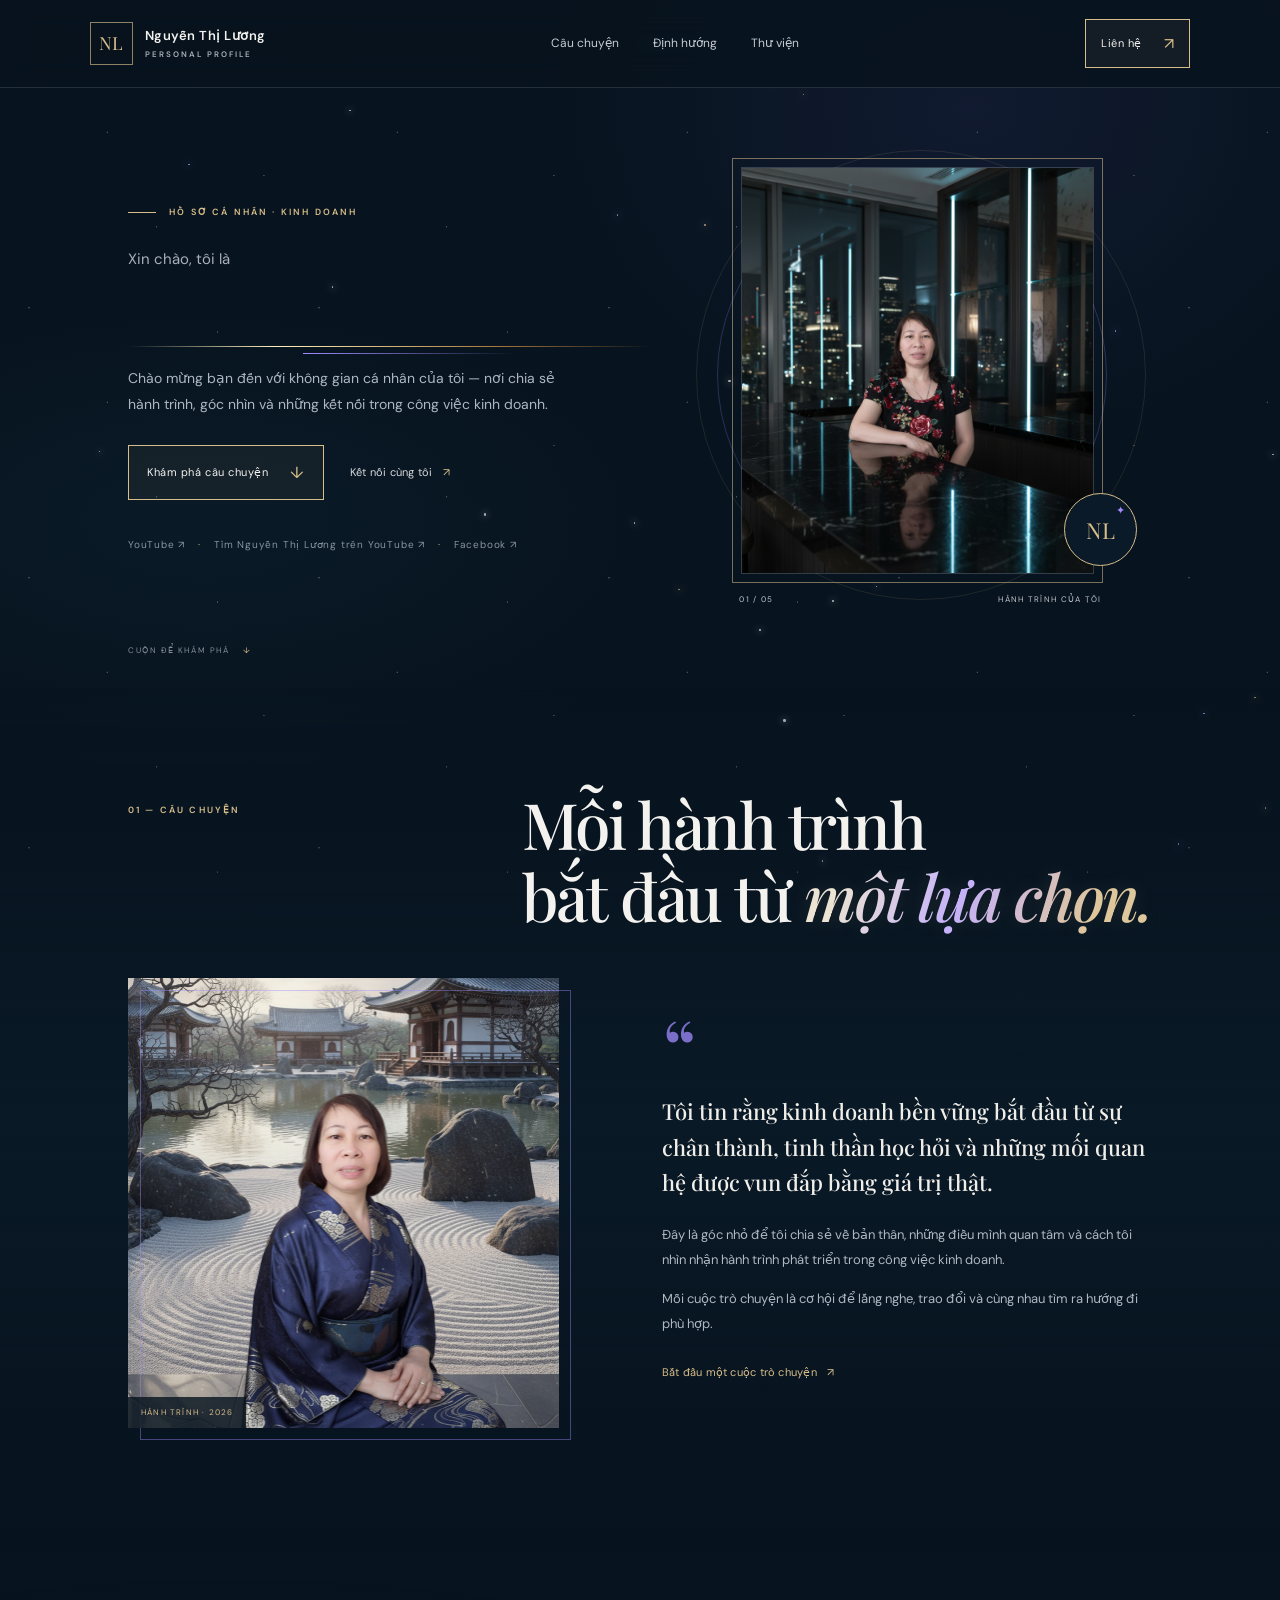
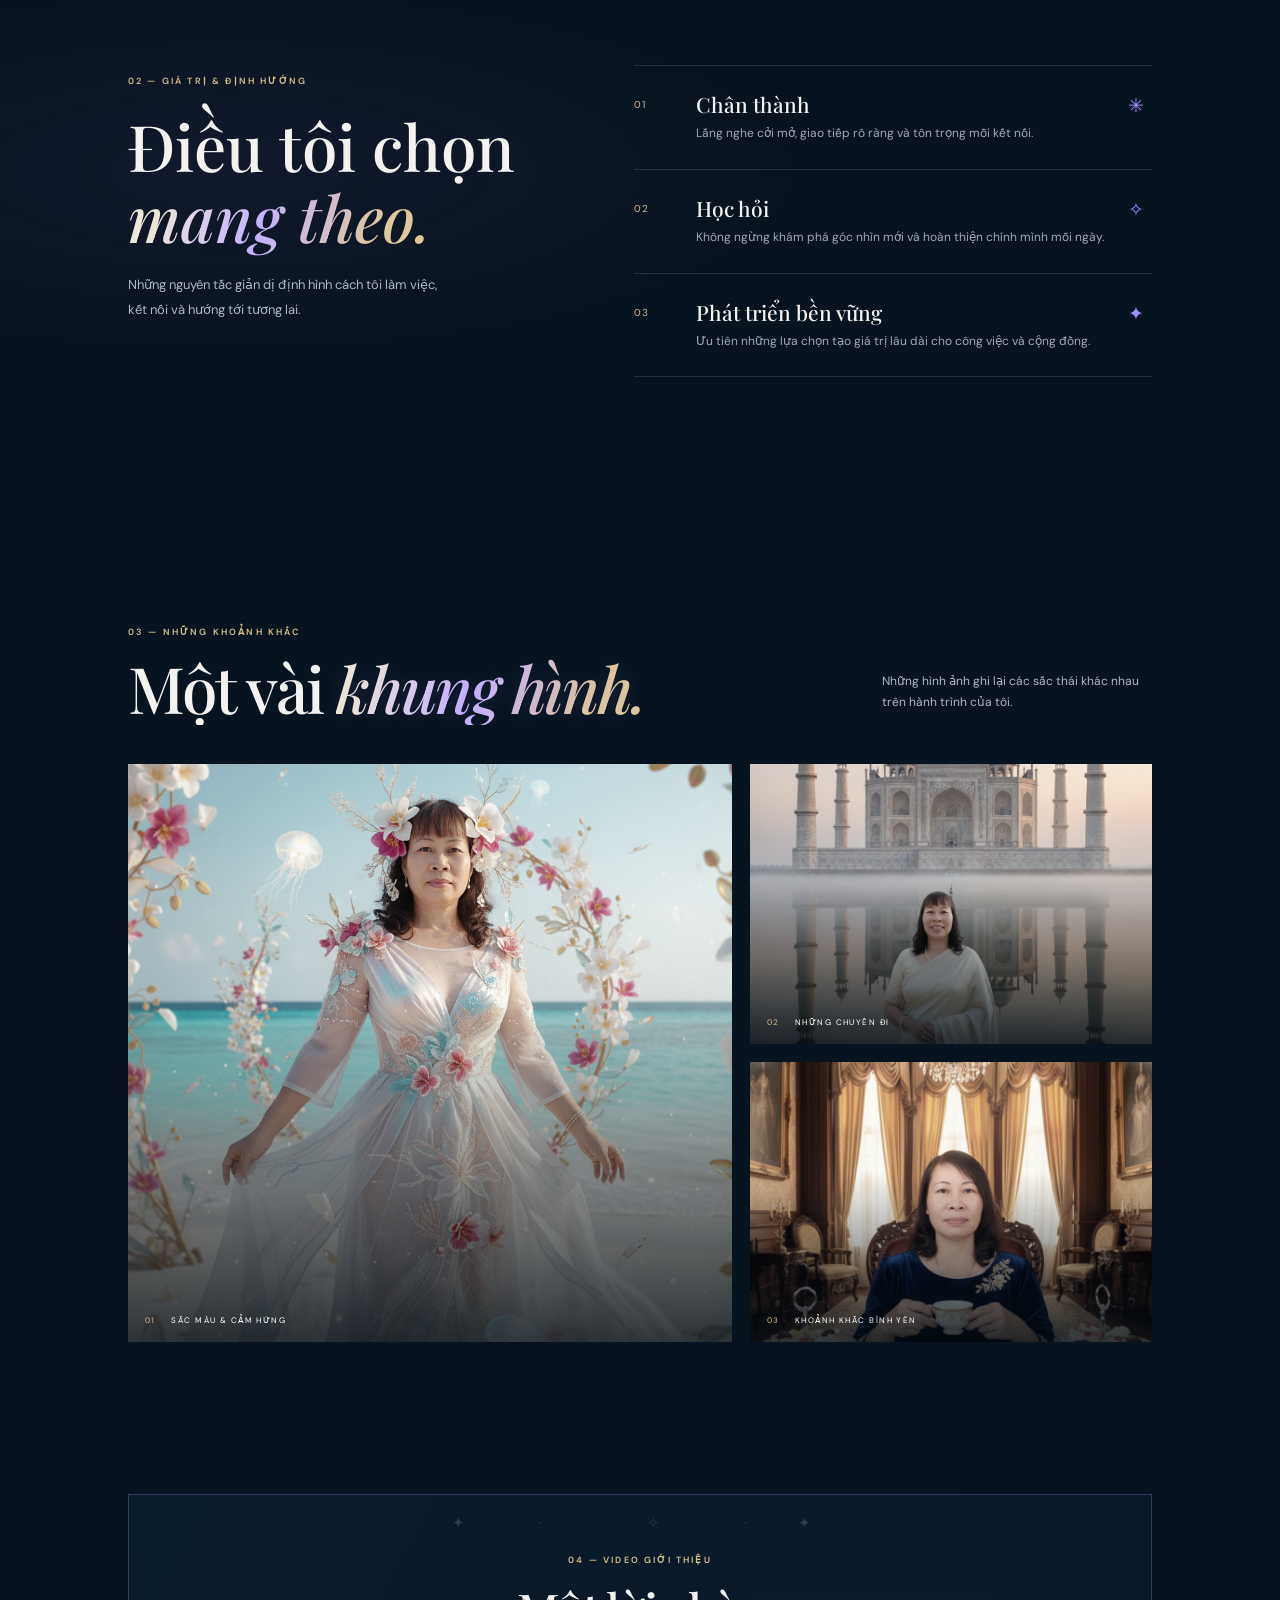
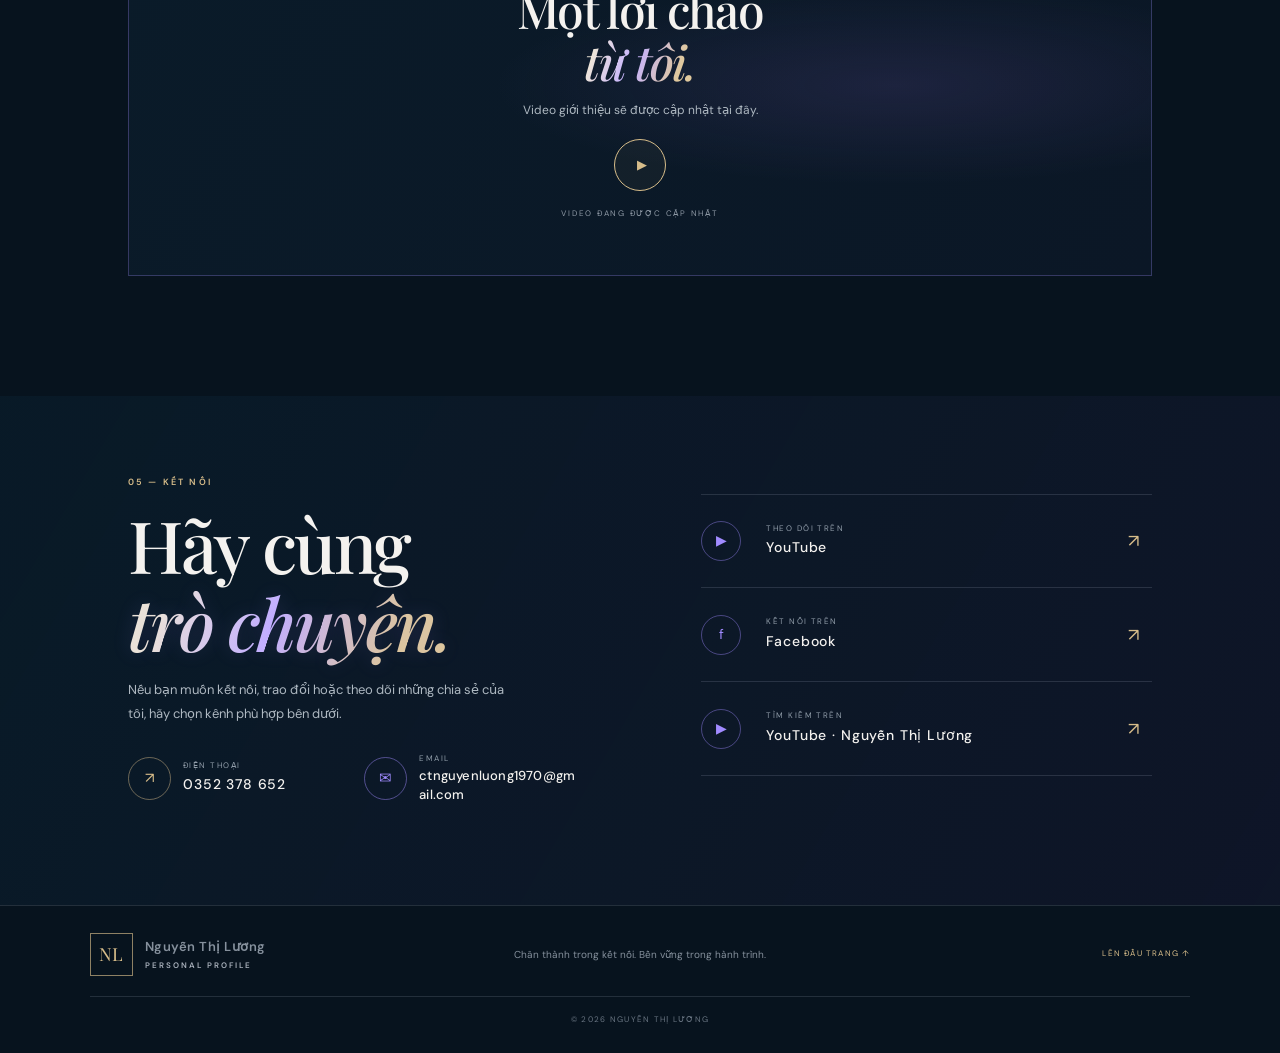
==== index.html @ bb86c636 "Add files via upload" ====
<!doctype html>
<html lang="vi">
<head>
  <meta charset="utf-8">
  <meta name="viewport" content="width=device-width, initial-scale=1">
  <meta name="theme-color" content="#07131e">
  <meta name="description" content="Nguyễn Thị Lương — hồ sơ cá nhân và hành trình kinh doanh, kết nối và phát triển.">
  <title>Nguyễn Thị Lương — Profile cá nhân</title>
  <link rel="preconnect" href="https://fonts.googleapis.com">
  <link rel="preconnect" href="https://fonts.gstatic.com" crossorigin>
  <link href="https://fonts.googleapis.com/css2?family=DM+Sans:wght@400;500;600;700&family=Playfair+Display:wght@500;600;700&display=swap" rel="stylesheet">
  <link rel="stylesheet" href="styles.css">
</head>
<body>
  <div class="sky" aria-hidden="true" data-meteors="12" data-stars="36"><i></i><i></i><i></i><i></i><i></i><i></i><i></i><i></i><i></i><i></i><i></i><i></i></div>
  <header class="header">
    <a class="brand" href="#home" aria-label="Nguyễn Thị Lương, về đầu trang"><span class="monogram">NL</span><span class="brand-name">Nguyễn Thị Lương<small>PERSONAL PROFILE</small></span></a>
    <nav class="nav" aria-label="Điều hướng chính"><a href="#story">Câu chuyện</a><a href="#values">Định hướng</a><a href="#gallery">Thư viện</a></nav>
    <a class="button button-small" href="#contact">Liên hệ <span>↗</span></a>
  </header>
  <main>
    <section class="hero section" id="home">
      <div class="hero-copy"><p class="eyebrow"><span class="eyebrow-line"></span> HỒ SƠ CÁ NHÂN · KINH DOANH</p>
        <p class="hello">Xin chào, tôi là</p><h1>Nguyễn <em>Thị Lương</em></h1>
        <p class="hero-lede">Chào mừng bạn đến với không gian cá nhân của tôi — nơi chia sẻ hành trình, góc nhìn và những kết nối trong công việc kinh doanh.</p>
        <div class="hero-actions"><a class="button" href="#story">Khám phá câu chuyện <span>↓</span></a><a class="text-link" href="#contact">Kết nối cùng tôi <span>↗</span></a></div>
        <div class="hero-social"><a href="https://www.youtube.com/@L%C6%B0%C6%A1ngNguy%E1%BB%85n-y2s3q" target="_blank" rel="noopener noreferrer">YouTube <span>↗</span></a><b>·</b><a href="https://www.youtube.com/results?search_query=ctnguyenluong1970%40gmail.com+++" target="_blank" rel="noopener noreferrer">Tìm Nguyễn Thị Lương trên YouTube <span>↗</span></a><b>·</b><a href="https://www.facebook.com/share/1F33MwcFfR/" target="_blank" rel="noopener noreferrer">Facebook <span>↗</span></a></div>
      </div>
      <div class="hero-visual"><div class="portrait-frame"><img src="assets/portrait-city.png" alt="Chân dung chị Nguyễn Thị Lương trong không gian thành phố buổi tối" fetchpriority="high"><span class="frame-corner"></span></div><div class="orbit orbit-one"></div><div class="orbit orbit-two"></div><div class="image-caption"><span>01 / 05</span><span>HÀNH TRÌNH CỦA TÔI</span></div><div class="hero-stamp">NL<span>✦</span></div></div>
      <div class="scroll-note">CUỘN ĐỂ KHÁM PHÁ <span>↓</span></div>
    </section>
    <section class="intro section" id="story">
      <div class="section-heading"><p class="eyebrow">01 — CÂU CHUYỆN</p><h2>Mỗi hành trình<br>bắt đầu từ <em>một lựa chọn.</em></h2></div>
      <div class="story-grid"><div class="story-image"><img src="assets/portrait-garden.png" alt="Chị Nguyễn Thị Lương trong khu vườn Nhật" loading="lazy"><span class="image-index">HÀNH TRÌNH · 2026</span></div><div class="story-copy"><span class="quote-mark">“</span><p class="story-lead">Tôi tin rằng kinh doanh bền vững bắt đầu từ sự chân thành, tinh thần học hỏi và những mối quan hệ được vun đắp bằng giá trị thật.</p><p>Đây là góc nhỏ để tôi chia sẻ về bản thân, những điều mình quan tâm và cách tôi nhìn nhận hành trình phát triển trong công việc kinh doanh.</p><p>Mỗi cuộc trò chuyện là cơ hội để lắng nghe, trao đổi và cùng nhau tìm ra hướng đi phù hợp.</p><a class="text-link" href="#contact">Bắt đầu một cuộc trò chuyện <span>↗</span></a></div></div>
    </section>
    <section class="values section" id="values"><div class="values-top"><p class="eyebrow">02 — GIÁ TRỊ & ĐỊNH HƯỚNG</p><h2>Điều tôi chọn<br><em>mang theo.</em></h2><p class="values-intro">Những nguyên tắc giản dị định hình cách tôi làm việc, kết nối và hướng tới tương lai.</p></div><div class="value-list"><article class="value-card"><span class="value-no">01</span><div><h3>Chân thành</h3><p>Lắng nghe cởi mở, giao tiếp rõ ràng và tôn trọng mỗi kết nối.</p></div><span class="value-symbol">✳</span></article><article class="value-card"><span class="value-no">02</span><div><h3>Học hỏi</h3><p>Không ngừng khám phá góc nhìn mới và hoàn thiện chính mình mỗi ngày.</p></div><span class="value-symbol">✧</span></article><article class="value-card"><span class="value-no">03</span><div><h3>Phát triển bền vững</h3><p>Ưu tiên những lựa chọn tạo giá trị lâu dài cho công việc và cộng đồng.</p></div><span class="value-symbol">✦</span></article></div></section>
    <section class="gallery section" id="gallery"><div class="gallery-head"><div><p class="eyebrow">03 — NHỮNG KHOẢNH KHẮC</p><h2>Một vài <em>khung hình.</em></h2></div><p>Những hình ảnh ghi lại các sắc thái khác nhau trên hành trình của tôi.</p></div><div class="gallery-grid"><figure class="gallery-item gallery-wide"><img src="assets/portrait-bloom.png" alt="Chị Lương giữa khung cảnh biển và hoa" loading="lazy"><figcaption><span>01</span> SẮC MÀU & CẢM HỨNG</figcaption></figure><figure class="gallery-item"><img src="assets/portrait-taj.png" alt="Chị Lương trong trang phục truyền thống trước Taj Mahal" loading="lazy"><figcaption><span>02</span> NHỮNG CHUYẾN ĐI</figcaption></figure><figure class="gallery-item"><img src="assets/portrait-tea.png" alt="Chị Lương trong khoảnh khắc thưởng trà" loading="lazy"><figcaption><span>03</span> KHOẢNH KHẮC BÌNH YÊN</figcaption></figure></div></section>
    <section class="video-section section"><div class="video-card"><div class="video-stars" aria-hidden="true">✦　 ·　　 ✧　　·　✦</div><p class="eyebrow">04 — VIDEO GIỚI THIỆU</p><h2>Một lời chào<br><em>từ tôi.</em></h2><p>Video giới thiệu sẽ được cập nhật tại đây.</p><div class="play-button" aria-label="Video chưa được cung cấp">▶</div><span class="video-note">VIDEO ĐANG ĐƯỢC CẬP NHẬT</span></div></section>
    <section class="connect section" id="contact"><div class="connect-copy"><p class="eyebrow">05 — KẾT NỐI</p><h2>Hãy cùng<br><em>trò chuyện.</em></h2><p>Nếu bạn muốn kết nối, trao đổi hoặc theo dõi những chia sẻ của tôi, hãy chọn kênh phù hợp bên dưới.</p><div class="contact-methods"><a class="phone-link contact-method" href="tel:+84352378652"><span class="phone-icon" aria-hidden="true">↗</span><span><small>ĐIỆN THOẠI</small><strong>0352 378 652</strong></span></a><a class="email-link contact-method" href="mailto:ctnguyenluong1970@gmail.com"><span class="email-icon" aria-hidden="true">✉</span><span><small>EMAIL</small><strong>ctnguyenluong1970@gmail.com</strong></span></a></div></div><div class="connect-links"><a class="channel-card" href="https://www.youtube.com/@L%C6%B0%C6%A1ngNguy%E1%BB%85n-y2s3q" target="_blank" rel="noopener noreferrer"><span class="channel-icon">▶</span><span><small>THEO DÕI TRÊN</small><strong>YouTube</strong></span><span class="arrow">↗</span></a><a class="channel-card" href="https://www.facebook.com/share/1F33MwcFfR/" target="_blank" rel="noopener noreferrer"><span class="channel-icon">f</span><span><small>KẾT NỐI TRÊN</small><strong>Facebook</strong></span><span class="arrow">↗</span></a><a class="channel-card" href="https://www.youtube.com/results?search_query=ctnguyenluong1970%40gmail.com+++" target="_blank" rel="noopener noreferrer"><span class="channel-icon">▶</span><span><small>TÌM KIẾM TRÊN</small><strong>YouTube · Nguyễn Thị Lương</strong></span><span class="arrow">↗</span></a></div></section>
  </main>
  <footer class="footer"><a class="brand" href="#home"><span class="monogram">NL</span><span class="brand-name">Nguyễn Thị Lương<small>PERSONAL PROFILE</small></span></a><span>Chân thành trong kết nối. Bền vững trong hành trình.</span><a href="#home" class="back-top">LÊN ĐẦU TRANG ↑</a><small class="copyright">© 2026 NGUYỄN THỊ LƯƠNG</small></footer>
  <script src="script.js" defer></script>
<script>
/* ================================================================
   NOI DU LIEU NOI DUNG VAO TRANG  (them vao 2026-11-10)
   Trang doc file data/du-lieu-noi-dung.json (sua qua trang quan tri
   /admin) roi dien noi dung vao dung cac vi tri tren trang.
   Khung trang, kieu dang va noi dung cung ban dau giu nguyen:
   neu doc du lieu loi, trang van hien dung nhu ban goc.
   ================================================================ */
(function () {
  function $(s, r) { return (r || document).querySelector(s); }
  function $$(s, r) { return Array.prototype.slice.call((r || document).querySelectorAll(s)); }
  function dat(el, v) { if (el && typeof v === 'string') el.textContent = v; }
  function datNutDau(el, v) { // dat chu cho nut co kem mui ten <span> o cuoi
    if (!el || typeof v !== 'string') return;
    for (var i = 0; i < el.childNodes.length; i++) {
      if (el.childNodes[i].nodeType === 3) { el.childNodes[i].nodeValue = v; return; }
    }
    el.insertBefore(document.createTextNode(v), el.firstChild);
  }
  function esc(s) { var d = document.createElement('div'); d.textContent = s || ''; return d.innerHTML; }
  function tieuDe2Dong(el, d1, d2, d2n) { // "dong 1 <br> dong 2 <em>phan nghieng</em>"
    if (!el) return;
    var html = esc(d1) + '<br>' + esc(d2);
    if (d2n) html += ' <em>' + esc(d2n) + '</em>';
    el.innerHTML = html;
  }
  function tieuDeNghieng(el, d1, dn) { // "dong 1 <br><em>nghieng</em>"
    if (!el) return;
    el.innerHTML = esc(d1) + '<br><em>' + esc(dn) + '</em>';
  }
  function tieuDeCungDong(el, d1, dn) { // "chuong <em>nghieng</em>" cung mot dong
    if (!el) return;
    el.innerHTML = esc(d1) + ' <em>' + esc(dn) + '</em>';
  }

  fetch('data/du-lieu-noi-dung.json', { cache: 'no-cache' })
    .then(function (r) { if (!r.ok) throw new Error('khong doc duoc du lieu'); return r.json(); })
    .then(function (d) {
      var chung = d.thong_tin_chung || {}, dau = d.dau_trang || {}, gt = d.gioi_thieu || {},
          mxh = d.mang_xa_hoi || {}, cc = d.cau_chuyen || {}, gtr = d.gia_tri || {},
          tv = d.thu_vien || {}, vd = d.video || {}, lh = d.lien_he || {}, ct = d.chan_trang || {};

      /* --- Thong tin chung --- */
      if (chung.tieu_de_tab) document.title = chung.tieu_de_tab;
      var meta = $('meta[name="description"]');
      if (meta && chung.mo_ta_trang) meta.setAttribute('content', chung.mo_ta_trang);
      $$('.monogram').forEach(function (el) { dat(el, chung.chu_viet_tat); });
      $$('.brand-name').forEach(function (el) {
        datNutDau(el, chung.ten_hien_thi);
        dat($('small', el), chung.dong_phu_ten);
      });

      /* --- Dau trang --- */
      var nav = $$('.nav a');
      dat(nav[0], dau.nhan_cau_chuyen); dat(nav[1], dau.nhan_dinh_huong); dat(nav[2], dau.nhan_thu_vien);
      datNutDau($('.header .button-small'), (dau.nut_lien_he || '') + ' ');

      /* --- Gioi thieu --- */
      var eyebrow = $('.hero .eyebrow');
      if (eyebrow && gt.dong_nho_tren) {
        for (var i = eyebrow.childNodes.length - 1; i >= 0; i--) {
          if (eyebrow.childNodes[i].nodeType === 3) { eyebrow.childNodes[i].nodeValue = ' ' + gt.dong_nho_tren; break; }
        }
      }
      dat($('.hello'), gt.loi_chao);
      var h1 = $('.hero h1');
      if (h1 && (gt.ten_dong_1 || gt.ten_dong_2)) {
        // Dung lai tieu de dang chu tho roi bao cho hieu ung tach chu (trong
        // script.js) tach lai theo ten moi.
        h1.innerHTML = esc(gt.ten_dong_1 || '') + ' <em>' + esc(gt.ten_dong_2 || '') + '</em>';
        document.dispatchEvent(new Event('noidung:capnhat-tieu-de'));
      }
      dat($('.hero-lede'), gt.doan_mo_dau);
      datNutDau($('.hero-actions .button'), (gt.nut_chinh || '') + ' ');
      datNutDau($('.hero-actions .text-link'), (gt.nut_phu || '') + ' ');
      var heroImg = $('.portrait-frame img');
      if (heroImg && gt.anh_chan_dung) {
        heroImg.setAttribute('src', gt.anh_chan_dung);
        if (gt.mo_ta_anh_chan_dung) heroImg.setAttribute('alt', gt.mo_ta_anh_chan_dung);
      }
      var caption = $$('.image-caption span');
      dat(caption[1], gt.ghi_chu_duoi_anh);

      /* --- Mang xa hoi o phan gioi thieu --- */
      var social = $$('.hero-social a');
      if (social[0] && mxh.link_youtube) social[0].setAttribute('href', mxh.link_youtube);
      if (social[1]) {
        if (mxh.link_tim_youtube) social[1].setAttribute('href', mxh.link_tim_youtube);
        datNutDau(social[1], (mxh.nhan_tim_youtube || '') + ' ');
      }
      if (social[2] && mxh.link_facebook) social[2].setAttribute('href', mxh.link_facebook);

      /* --- Cau chuyen --- */
      dat($('#story .eyebrow'), cc.nhan_muc);
      tieuDe2Dong($('#story .section-heading h2'), cc.tieu_de_dong_1, cc.tieu_de_dong_2, cc.tieu_de_dong_2_nghieng);
      var storyImg = $('.story-image img');
      if (storyImg && cc.anh) {
        storyImg.setAttribute('src', cc.anh);
        if (cc.mo_ta_anh) storyImg.setAttribute('alt', cc.mo_ta_anh);
      }
      dat($('.image-index'), cc.chu_thich_anh);
      dat($('.story-lead'), cc.doan_noi_bat);
      var ps = $$('.story-copy p');
      dat(ps[1], cc.doan_2); dat(ps[2], cc.doan_3);
      datNutDau($('#story .text-link'), (cc.nut_lien_he || '') + ' ');

      /* --- Gia tri & dinh huong --- */
      dat($('#values .eyebrow'), gtr.nhan_muc);
      tieuDeNghieng($('#values .values-top h2'), gtr.tieu_de_dong_1, gtr.tieu_de_dong_2_nghieng);
      dat($('.values-intro'), gtr.doan_mo_dau);
      $$('.value-card').forEach(function (card, i) {
        var item = (gtr.danh_sach || [])[i];
        if (!item) return;
        dat($('h3', card), item.tieu_de);
        dat($('p', card), item.mo_ta);
        dat($('.value-symbol', card), item.ky_hieu);
      });

      /* --- Thu vien anh --- */
      dat($('#gallery .eyebrow'), tv.nhan_muc);
      tieuDeCungDong($('#gallery .gallery-head h2'), tv.tieu_de_dong_1, tv.tieu_de_nghieng);
      dat($('#gallery .gallery-head > p'), tv.doan_mo_dau);
      var anhTV = [tv.anh_1, tv.anh_2, tv.anh_3];
      $$('.gallery-item').forEach(function (fig, i) {
        var a = anhTV[i];
        if (!a) return;
        var img = $('img', fig);
        if (img && a.duong_dan) {
          img.setAttribute('src', a.duong_dan);
          if (a.mo_ta_anh) img.setAttribute('alt', a.mo_ta_anh);
        }
        var cap = $('figcaption', fig);
        if (cap && a.chu_thich) {
          for (var j = cap.childNodes.length - 1; j >= 0; j--) {
            if (cap.childNodes[j].nodeType === 3) { cap.childNodes[j].nodeValue = ' ' + a.chu_thich; break; }
          }
        }
      });

      /* --- Video gioi thieu --- */
      dat($('.video-card .eyebrow'), vd.nhan_muc);
      tieuDeNghieng($('.video-card h2'), vd.tieu_de_dong_1, vd.tieu_de_dong_2_nghieng);
      dat($('.video-card > p:not(.eyebrow)'), vd.doan_gioi_thieu);
      if (vd.video_youtube_id) {
        var card = $('.video-card');
        var wrap = document.createElement('div');
        wrap.className = 'video-embed';
        var style = document.createElement('style');
        style.textContent = '.video-embed{max-width:720px;margin:18px auto 6px;aspect-ratio:16/9}.video-embed iframe{width:100%;height:100%;border:0;border-radius:10px;display:block}';
        document.head.appendChild(style);
        var iframe = document.createElement('iframe');
        iframe.setAttribute('src', 'https://www.youtube-nocookie.com/embed/' + encodeURIComponent(vd.video_youtube_id));
        iframe.setAttribute('title', 'Video giới thiệu');
        iframe.setAttribute('loading', 'lazy');
        iframe.setAttribute('allow', 'accelerometer; autoplay; clipboard-write; encrypted-media; gyroscope; picture-in-picture; web-share');
        iframe.setAttribute('allowfullscreen', '');
        wrap.appendChild(iframe);
        var play = $('.play-button', card), note = $('.video-note', card);
        if (play) { play.style.display = 'none'; card.insertBefore(wrap, play); }
        else card.appendChild(wrap);
        if (note) note.style.display = 'none';
      }

      /* --- Lien he --- */
      dat($('#contact .eyebrow'), lh.nhan_muc);
      tieuDeNghieng($('#contact .connect-copy h2'), lh.tieu_de_dong_1, lh.tieu_de_dong_2_nghieng);
      dat($('.connect-copy > p:not(.eyebrow)'), lh.doan_mo_dau);
      var phone = $('.phone-link');
      if (phone) {
        if (lh.so_dien_thoai_goi) phone.setAttribute('href', 'tel:' + lh.so_dien_thoai_goi);
        dat($('strong', phone), lh.so_dien_thoai_hien_thi);
      }
      var email = $('.email-link');
      if (email) {
        if (lh.email) { email.setAttribute('href', 'mailto:' + lh.email); dat($('strong', email), lh.email); }
        else email.style.display = 'none';
      }
      var cards = $$('.channel-card');
      if (cards[0]) { if (mxh.link_youtube) cards[0].setAttribute('href', mxh.link_youtube); dat($('strong', cards[0]), lh.nhan_the_youtube); }
      if (cards[1]) { if (mxh.link_facebook) cards[1].setAttribute('href', mxh.link_facebook); dat($('strong', cards[1]), lh.nhan_the_facebook); }
      if (cards[2]) { if (mxh.link_tim_youtube) cards[2].setAttribute('href', mxh.link_tim_youtube); dat($('strong', cards[2]), lh.nhan_the_tim_youtube); }

      /* --- Chan trang --- */
      dat($('.footer > span'), ct.dong_giua);
      dat($('.copyright'), ct.dong_ban_quyen);
    })
    .catch(function () { /* Doc du lieu loi: giu nguyen noi dung goc cua trang. */ });
})();
</script>

</body>
</html>
---- styles.css ----
:root{--bg:#07131e;--bg2:#0a1a28;--panel:#0c1e2d;--white:#f4f2ef;--muted:#a8b0bb;--gold:#d7bd8a;--purple:#a18bff;--line:rgba(201,210,225,.15);--serif:'Playfair Display',Georgia,serif;--sans:'DM Sans',Arial,sans-serif}*{box-sizing:border-box}html{scroll-behavior:smooth;scroll-padding-top:88px}body{margin:0;background:var(--bg);color:var(--white);font-family:var(--sans);font-size:15px;line-height:1.7;overflow-x:hidden}a{color:inherit;text-decoration:none}img{display:block;width:100%;height:100%;object-fit:cover}.sky{position:fixed;inset:0;pointer-events:none;z-index:-1;overflow:hidden;background:radial-gradient(ellipse at 76% 12%,rgba(52,52,112,.21),transparent 32%),radial-gradient(ellipse at 16% 58%,rgba(26,73,97,.13),transparent 36%),var(--bg)}.sky:before{content:"";position:absolute;inset:0;background-image:radial-gradient(1px 1px at 10% 14%,#fff9 45%,transparent),radial-gradient(1px 1px at 75% 23%,#d9d4ff99 45%,transparent),radial-gradient(1px 1px at 37% 49%,#fff8 45%,transparent),radial-gradient(1px 1px at 91% 65%,#d7bd8aaa 45%,transparent),radial-gradient(1px 1px at 54% 84%,#fff8 45%,transparent);background-size:290px 270px;opacity:.48}.sky i{position:absolute;width:100px;height:1px;background:linear-gradient(90deg,transparent,#bbadff,transparent);transform:rotate(-35deg);opacity:0;animation:meteor 9s linear infinite}.sky i:nth-child(1){top:17%;left:65%;animation-delay:1s}.sky i:nth-child(2){top:44%;left:13%;animation-delay:4s}.sky i:nth-child(3){top:68%;left:81%;animation-delay:7s}.sky i:nth-child(4){top:31%;left:38%;animation-delay:9s}.sky i:nth-child(n+5){display:none}@keyframes meteor{0%,90%,100%{opacity:0;transform:translate(0,0) rotate(-35deg)}92%{opacity:.8}98%{opacity:0;transform:translate(-180px,110px) rotate(-35deg)}}.header{height:88px;padding:0 clamp(22px,7vw,112px);display:flex;align-items:center;justify-content:space-between;border-bottom:1px solid var(--line);position:sticky;top:0;z-index:20;background:rgba(7,19,30,.86);backdrop-filter:blur(18px)}.brand{display:flex;align-items:center;gap:12px}.monogram{display:grid;place-items:center;width:43px;height:43px;border:1px solid rgba(215,189,138,.65);color:var(--gold);font-family:var(--serif);font-size:18px}.brand-name{font-size:13px;letter-spacing:.04em;font-weight:600;line-height:1.25}.brand-name small{display:block;color:var(--muted);font-size:8px;letter-spacing:.25em;margin-top:5px}.nav{display:flex;gap:34px;color:#c7cbd2;font-size:12px}.nav a:hover,.text-link:hover,.hero-social a:hover{color:var(--gold)}.button{display:inline-flex;align-items:center;gap:22px;border:1px solid var(--gold);color:var(--white);padding:13px 18px;font-size:11px;letter-spacing:.05em;transition:.25s;background:rgba(215,189,138,.06)}.button:hover{background:var(--gold);color:#111923;box-shadow:0 0 28px #d7bd8a40}.button span{color:var(--gold);font-size:16px}.button:hover span{color:#111923}.button-small{padding:10px 15px}.section{padding-left:clamp(24px,10vw,160px);padding-right:clamp(24px,10vw,160px);position:relative}.hero{min-height:690px;display:grid;grid-template-columns:1fr .85fr;align-items:center;gap:8%;padding-top:58px;padding-bottom:100px}.eyebrow{font-size:9px;letter-spacing:.24em;color:var(--gold);font-weight:600}.eyebrow-line{display:inline-block;width:28px;height:1px;background:var(--gold);vertical-align:middle;margin-right:9px}.hello{color:var(--muted);margin:36px 0 0;font-size:15px}.hero h1{font:500 clamp(57px,7.7vw,106px)/.98 var(--serif);letter-spacing:-.055em;margin:8px 0 20px}.hero h1 em,h2 em{font-weight:500;color:transparent;background:linear-gradient(110deg,#eee6d7 12%,#c5b2ff 45%,#dfc89d 82%);background-clip:text;-webkit-background-clip:text;position:relative}.hero h1 em:after{content:"";position:absolute;left:0;right:0;bottom:-9px;height:1px;background:linear-gradient(90deg,var(--purple),transparent)}.hero-lede{max-width:440px;color:#adb6c1;font-size:14px;line-height:1.9;margin:36px 0 27px}.hero-actions{display:flex;align-items:center;gap:26px;flex-wrap:wrap}.text-link{font-size:11px;color:#d8d8da;letter-spacing:.02em}.text-link span{color:var(--gold);margin-left:7px}.hero-social{display:flex;gap:13px;align-items:center;margin-top:54px;color:#8993a1;font-size:10px;letter-spacing:.08em}.hero-social b{color:var(--gold);font-weight:400}.hero-visual{height:495px;position:relative;max-width:405px;justify-self:end;width:100%;margin-right:3%}.portrait-frame{position:absolute;inset:18px 34px 24px 15px;padding:9px;border:1px solid rgba(215,189,138,.55);z-index:1}.portrait-frame:before{content:"";position:absolute;inset:8px;border:1px solid rgba(255,255,255,.18);z-index:2;pointer-events:none}.portrait-frame img{object-position:50% 43%;filter:saturate(.85)}.orbit{position:absolute;border:1px solid rgba(161,139,255,.24);border-radius:50%;width:390px;height:390px;left:0;top:45px}.orbit-two{width:450px;height:450px;left:-30px;top:15px;border-color:rgba(215,189,138,.12)}.image-caption{position:absolute;bottom:0;left:22px;right:36px;display:flex;justify-content:space-between;color:#c1c4cb;font-size:8px;letter-spacing:.16em}.hero-stamp{position:absolute;right:0;bottom:41px;z-index:3;width:73px;height:73px;border-radius:50%;background:var(--bg2);border:1px solid var(--gold);display:grid;place-items:center;font:22px var(--serif);color:var(--gold)}.hero-stamp span{position:absolute;right:11px;top:9px;font:11px var(--sans);color:var(--purple)}.scroll-note{position:absolute;bottom:30px;left:clamp(24px,10vw,160px);font-size:8px;letter-spacing:.2em;color:#85909c}.scroll-note span{color:var(--gold);margin-left:10px}.intro{padding-top:100px;padding-bottom:125px;background:linear-gradient(180deg,transparent,rgba(12,30,45,.57),transparent)}.section-heading{display:flex;justify-content:space-between;align-items:end;margin-bottom:47px}.section-heading .eyebrow{align-self:start;margin-top:15px}.section h2{font:500 clamp(38px,5vw,66px)/1.12 var(--serif);letter-spacing:-.035em;margin:0}.story-grid{display:grid;grid-template-columns:.88fr 1fr;gap:10%;align-items:center}.story-image{height:450px;position:relative}.story-image:before{content:"";position:absolute;inset:12px -12px -12px 12px;border:1px solid rgba(161,139,255,.42);z-index:-0}.story-image img{object-position:center 34%}.image-index{position:absolute;bottom:0;left:0;background:rgba(7,19,30,.8);padding:9px 13px;color:var(--gold);font-size:8px;letter-spacing:.15em}.story-copy{max-width:500px;position:relative}.quote-mark{color:var(--purple);font:84px/.6 var(--serif);opacity:.75}.story-copy p{color:#aeb8c1;font-size:13px;line-height:1.95}.story-copy .story-lead{font:500 22px/1.6 var(--serif);color:#f0eee9;margin:4px 0 22px}.story-copy .text-link{display:inline-block;margin-top:14px;color:var(--gold)}.values{padding-top:112px;padding-bottom:124px;display:grid;grid-template-columns:.78fr 1fr;gap:10%;background:radial-gradient(ellipse at 18% 40%,rgba(65,55,104,.18),transparent 42%)}.values-top h2{margin:20px 0}.values-intro{color:#aeb8c1;font-size:13px;max-width:310px;line-height:1.9}.value-list{border-top:1px solid var(--line);align-self:center}.value-card{display:grid;grid-template-columns:44px 1fr 24px;gap:18px;align-items:start;padding:24px 0;border-bottom:1px solid var(--line)}.value-no{font-size:10px;color:var(--gold);letter-spacing:.1em;padding-top:6px}.value-card h3{font:500 21px var(--serif);margin:0 0 5px}.value-card p{font-size:12px;color:#9ea9b4;margin:0;line-height:1.8}.value-symbol{color:var(--purple);font-size:19px}.gallery{padding-top:115px;padding-bottom:130px}.gallery-head{display:flex;justify-content:space-between;align-items:end;margin-bottom:40px}.gallery-head h2{font:500 clamp(38px,5vw,64px)/1.12 var(--serif);margin:12px 0 0}.gallery-head>p{color:#aeb8c1;max-width:270px;font-size:12px}.gallery-grid{display:grid;grid-template-columns:1.2fr .8fr;grid-template-rows:280px 280px;gap:18px}.gallery-item{margin:0;position:relative;overflow:hidden;background:var(--panel)}.gallery-item img{transition:transform .7s;filter:saturate(.78)}.gallery-item:hover img{transform:scale(1.035)}.gallery-wide{grid-row:span 2}.gallery-item:after{content:"";position:absolute;inset:40% 0 0;background:linear-gradient(transparent,rgba(2,10,17,.8))}.gallery-item figcaption{position:absolute;z-index:2;bottom:15px;left:17px;color:white;font-size:8px;letter-spacing:.18em}.gallery-item figcaption span{color:var(--gold);margin-right:12px}.gallery-wide img{object-position:center 36%}.video-section{padding-top:22px;padding-bottom:120px}.video-card{min-height:360px;border:1px solid rgba(161,139,255,.28);background:radial-gradient(ellipse at 75% 50%,rgba(111,83,167,.18),transparent 37%),linear-gradient(120deg,#0a1b29,#0b1726);text-align:center;padding:50px 24px;position:relative;overflow:hidden}.video-stars{position:absolute;top:16px;left:0;width:100%;color:#c2b4ff33;letter-spacing:18px}.video-card .eyebrow{margin:8px 0 16px}.video-card h2{font:500 48px/1.08 var(--serif);margin:0 0 11px}.video-card>p:not(.eyebrow){color:#aeb8c1;font-size:12px}.play-button{width:52px;height:52px;margin:19px auto 8px;border:1px solid var(--gold);border-radius:50%;display:grid;place-items:center;color:var(--gold);font-size:13px;padding-left:3px;background:#d7bd8a0a}.video-note{color:#8d98a4;font-size:8px;letter-spacing:.22em}.connect{padding-top:70px;padding-bottom:100px;display:grid;grid-template-columns:1fr 1fr;gap:12%;background:linear-gradient(120deg,rgba(10,29,43,.75),rgba(19,23,45,.63))}.connect-copy h2{font:500 clamp(44px,5.8vw,72px)/1.08 var(--serif);margin:16px 0}.connect-copy>p:not(.eyebrow){color:#aeb8c1;font-size:13px;max-width:380px;line-height:1.9}.contact-methods{display:flex;align-items:stretch;flex-wrap:wrap;gap:14px 22px;margin-top:25px}.contact-method{display:flex;align-items:center;gap:12px;flex:1 1 200px;min-width:0;color:inherit;transition:color .2s}.contact-method:hover{color:var(--gold)}.phone-link{margin-top:0}.phone-icon,.email-icon{width:43px;height:43px;flex:0 0 43px;display:grid;place-items:center;border:1px solid rgba(215,189,138,.48);border-radius:50%;color:var(--gold)}.email-icon{border-color:rgba(161,139,255,.48);color:var(--purple);font-size:15px}.phone-link small,.email-link small,.channel-card small{display:block;color:#929eaa;font-size:8px;letter-spacing:.18em}.phone-link strong,.channel-card strong{font-size:14px;font-weight:500;letter-spacing:.06em}.email-link strong{display:block;font-size:13px;font-weight:500;letter-spacing:.015em;line-height:1.5;overflow-wrap:anywhere}.connect-links{align-self:center}.channel-card{min-height:94px;border-bottom:1px solid var(--line);display:grid;grid-template-columns:50px 1fr 24px;align-items:center;gap:15px;transition:.2s}.channel-card:first-child{border-top:1px solid var(--line)}.channel-card:hover{padding-left:8px;color:var(--gold)}.channel-icon{width:40px;height:40px;border:1px solid rgba(161,139,255,.42);display:grid;place-items:center;color:var(--purple);border-radius:50%;font-size:14px}.channel-card .arrow{font-size:18px;color:var(--gold)}.footer{padding:27px clamp(24px,7vw,112px);display:grid;grid-template-columns:1fr 1.4fr 1fr;align-items:center;gap:20px;border-top:1px solid var(--line);color:#86919d;font-size:10px}.footer>span{text-align:center}.back-top{text-align:right;font-size:8px;letter-spacing:.15em;color:var(--gold)}.copyright{grid-column:1/-1;border-top:1px solid var(--line);padding-top:16px;text-align:center;font-size:8px;letter-spacing:.16em;color:#687481}.reveal{opacity:0;transform:translateY(18px);transition:opacity .7s,transform .7s}.reveal.visible{opacity:1;transform:none}:focus-visible{outline:2px solid var(--gold);outline-offset:4px}
@media(max-width:850px){.header{padding:0 24px}.nav{gap:18px}.hero{padding-left:7vw;padding-right:7vw;gap:4%;min-height:630px}.hero-visual{height:410px;margin-right:0}.orbit{width:320px;height:320px}.orbit-two{width:370px;height:370px}.section{padding-left:7vw;padding-right:7vw}.scroll-note{left:7vw}.story-grid{gap:7%}.story-image{height:390px}.values{gap:6%}.footer{padding-left:24px;padding-right:24px}}@media(max-width:620px){html{scroll-padding-top:72px}.header{height:72px;padding:0 18px}.brand{gap:9px}.monogram{width:37px;height:37px;font-size:16px}.brand-name{font-size:11px}.nav{display:none}.button-small{padding:9px 12px;font-size:10px}.hero{display:flex;flex-direction:column;align-items:stretch;padding:60px 24px 78px;gap:34px}.hero-copy{order:1}.hero-visual{order:0;height:365px;width:min(100%,340px);align-self:center;margin:0}.portrait-frame{inset:12px 25px 22px 12px}.orbit{width:290px;height:290px;left:0;top:33px}.orbit-two{width:330px;height:330px;left:-20px;top:13px}.hero-stamp{width:60px;height:60px;right:4px;bottom:29px;font-size:18px}.image-caption{left:16px;right:24px;font-size:7px}.hello{margin-top:20px}.hero h1{font-size:66px}.hero-lede{margin:27px 0 22px;font-size:13px}.hero-social{margin-top:30px}.scroll-note{left:24px;bottom:23px}.section{padding-left:24px;padding-right:24px}.intro{padding-top:72px;padding-bottom:82px}.section-heading{display:block;margin-bottom:32px}.section-heading .eyebrow{margin:0 0 18px}.section h2{font-size:43px}.story-grid{grid-template-columns:1fr;gap:34px}.story-image{height:420px;width:88%;margin-left:4%}.story-copy .story-lead{font-size:20px}.values{padding-top:75px;padding-bottom:82px;grid-template-columns:1fr;gap:25px}.values-top h2{font-size:44px}.value-card{grid-template-columns:32px 1fr 20px;gap:12px;padding:20px 0}.value-card h3{font-size:19px}.gallery{padding-top:76px;padding-bottom:82px}.gallery-head{display:block;margin-bottom:28px}.gallery-head h2{font-size:42px}.gallery-head>p{margin-top:15px}.gallery-grid{grid-template-columns:1fr 1fr;grid-template-rows:300px 220px;gap:12px}.gallery-wide{grid-column:1/-1;grid-row:auto}.gallery-item figcaption{left:11px;font-size:7px}.gallery-item figcaption span{margin-right:6px}.video-section{padding-top:0;padding-bottom:80px}.video-card{min-height:330px;padding:42px 15px}.video-card h2{font-size:43px}.connect{padding-top:65px;padding-bottom:70px;grid-template-columns:1fr;gap:32px}.connect-copy h2{font-size:56px}.connect-links{width:100%}.footer{grid-template-columns:1fr auto;padding:23px 20px;gap:18px}.footer>span{grid-row:2;grid-column:1/-1;text-align:left}.back-top{grid-column:2;grid-row:1}.copyright{grid-row:3}}
@media(prefers-reduced-motion:reduce){*,*::before,*::after{scroll-behavior:auto!important;animation-duration:.01ms!important;animation-iteration-count:1!important;transition-duration:.01ms!important}.reveal{opacity:1;transform:none}}

/* Responsive layout, readable motion, and layered meteor field. */
body{overflow-x:clip}
.sky{z-index:0;pointer-events:none;overflow:hidden;isolation:isolate}
body>.header,body>main,body>.footer{position:relative;z-index:1}
.sky:before{z-index:0;pointer-events:none}
.sky .star{position:absolute;z-index:1;display:block;border-radius:50%;background:#fff;box-shadow:0 0 7px 1px #ffffff70;opacity:.65;animation:starTwinkle var(--twinkle,5s) ease-in-out var(--star-delay,0s) infinite alternate;pointer-events:none}
.sky .star.gold{background:#ead09c;box-shadow:0 0 8px 1px #d7bd8a80}
.sky .star.violet{background:#d0c6ff;box-shadow:0 0 8px 1px #a18bff80}
.sky i{position:absolute;z-index:2;display:block;width:var(--meteor-length,112px);height:2px;border:0;border-radius:50%;opacity:0;pointer-events:none;transform-origin:100% 50%;background:linear-gradient(90deg,transparent 0%,rgba(161,139,255,.12) 32%,rgba(205,194,255,.8) 84%,#fff 100%);filter:drop-shadow(0 0 3px #d8ccff);animation:meteorFly var(--meteor-duration,15s) linear var(--meteor-delay,0s) infinite;will-change:transform,opacity}
.sky i:after{content:"";position:absolute;right:-1px;top:50%;width:5px;height:5px;border-radius:50%;background:#fff;transform:translateY(-50%);box-shadow:0 0 8px 3px #fff,0 0 16px 5px #c7baff}
.sky i:nth-child(n+5){display:block}
.sky i:nth-child(n+11){display:none}
@keyframes starTwinkle{from{opacity:.28}to{opacity:.88}}
@keyframes meteorFly{0%,1%{opacity:0;transform:translate3d(0,0,0) rotate(var(--meteor-angle,35deg))}2%{opacity:.95}9%{opacity:.78}15%,100%{opacity:0;transform:translate3d(var(--meteor-x,190px),var(--meteor-y,110px),0) rotate(var(--meteor-angle,35deg))}}
/* Stagger the fallback animation when JavaScript is unavailable. */
.sky i:nth-child(1){top:8%;left:19%;--meteor-angle:35deg;--meteor-delay:0s}
.sky i:nth-child(2){top:27%;left:76%;--meteor-angle:145deg;--meteor-delay:2.1s}
.sky i:nth-child(3){top:48%;left:42%;--meteor-angle:-35deg;--meteor-delay:4.2s}
.sky i:nth-child(4){top:68%;left:12%;--meteor-angle:35deg;--meteor-delay:6.3s}
.sky i:nth-child(5){top:82%;left:69%;--meteor-angle:-35deg;--meteor-delay:8.4s}
.sky i:nth-child(6){top:15%;left:53%;--meteor-angle:145deg;--meteor-delay:10.5s}
.sky i:nth-child(7){top:57%;left:88%;--meteor-angle:35deg;--meteor-delay:12.6s}
.sky i:nth-child(8){top:37%;left:28%;--meteor-angle:-35deg;--meteor-delay:14.7s}
.sky i:nth-child(9){top:91%;left:44%;--meteor-angle:145deg;--meteor-delay:16.8s}
.sky i:nth-child(10){top:4%;left:90%;--meteor-angle:35deg;--meteor-delay:18.9s}
.hero{max-width:1740px;margin-left:auto;margin-right:auto;min-height:clamp(470px,calc(100svh - 180px),600px);grid-template-columns:minmax(0,1.04fr) minmax(300px,.86fr);gap:clamp(28px,5vw,76px);padding-top:clamp(30px,4vh,56px);padding-bottom:clamp(52px,7vh,82px)}
.hero-copy,.hero-visual{min-width:0}
.hero-copy{max-width:610px}
.hero h1{font-size:clamp(31px,4.05vw,60px);line-height:1.14;letter-spacing:-.045em;white-space:nowrap;max-width:100%;margin:8px 0 18px}
.hero h1 em{white-space:nowrap}
.hello{margin-top:clamp(18px,3vh,32px)}
.hero-lede{margin-top:25px}
.hero-social{margin-top:clamp(24px,4vh,42px)}
.hero-visual{height:clamp(360px,38vw,465px);width:min(100%,420px);max-width:420px;margin-right:0;justify-self:start}
.portrait-frame{inset:16px 34px 24px 15px}
.orbit{width:min(94%,390px);height:auto;aspect-ratio:1;left:0;top:50%;transform:translateY(-50%)}
.orbit-two{width:min(108%,450px);height:auto;aspect-ratio:1;left:-5%;top:50%;transform:translateY(-50%)}
.image-caption{bottom:0}
.motion-ready .hero h1{animation:titleArrive .85s cubic-bezier(.2,.7,.25,1) both}
@keyframes titleArrive{from{opacity:0;transform:translateY(12px)}to{opacity:1;transform:translateY(0)}}
.reveal{opacity:1;transform:none}
.motion-ready .reveal{opacity:0;transform:translateY(14px);transition:opacity .65s ease,transform .65s ease}
.motion-ready .reveal.visible{opacity:1;transform:none}
@media(max-width:1024px){
 .section{padding-left:clamp(28px,6vw,72px);padding-right:clamp(28px,6vw,72px)}
 .hero{grid-template-columns:minmax(0,1.05fr) minmax(270px,.85fr);gap:3vw;min-height:560px}
 .hero h1{font-size:clamp(29px,4.25vw,44px)}
 .hero-visual{height:clamp(340px,40vw,405px)}
 .scroll-note{left:clamp(28px,6vw,72px)}
}
@media(max-width:720px){
 .hero{min-height:0;display:flex;flex-direction:column;align-items:stretch;padding:26px 24px 68px;gap:18px}
 .hero-copy{order:0;width:100%;max-width:none}
 .hero-visual{order:1;align-self:center;width:min(100%,330px);height:clamp(190px,55vw,235px)}
 .hero h1{font-size:clamp(27px,7.5vw,39px);letter-spacing:-.045em;margin:8px 0 14px}
 .hello{margin-top:10px}
 .hero-lede{font-size:13px;line-height:1.8;margin:18px 0 20px}
 .hero-actions{gap:14px 20px}
 .hero-social{margin-top:22px}
 .portrait-frame{inset:10px 24px 20px 12px}
 .orbit{width:min(94%,290px)}.orbit-two{width:min(108%,330px)}
 .hero-stamp{width:58px;height:58px;right:3px;bottom:25px}
 .image-caption{left:15px;right:24px}
 .scroll-note{bottom:20px;left:24px}
 .sky i:nth-child(n+7){display:none}
 .sky i{width:var(--meteor-length,84px);height:1.5px}
 .sky i:after{width:4px;height:4px}
 .sky i:nth-child(1){--meteor-delay:0s}.sky i:nth-child(2){--meteor-delay:2.3s}.sky i:nth-child(3){--meteor-delay:4.6s}.sky i:nth-child(4){--meteor-delay:6.9s}.sky i:nth-child(5){--meteor-delay:9.2s}.sky i:nth-child(6){--meteor-delay:11.5s}
}
@media(max-width:390px){
 .header{padding-left:15px;padding-right:15px}
 .button-small{padding:8px 10px}
 .hero{padding-left:20px;padding-right:20px;gap:18px}
 .hero h1{font-size:clamp(23px,7.25vw,28px);letter-spacing:-.05em}
 .hero-visual{height:clamp(180px,52vw,210px)}
 .hero-actions .button{padding:11px 12px;gap:12px;font-size:10px}
 .hero-actions{gap:12px}
 .section{padding-left:20px;padding-right:20px}
 .section h2,.values-top h2,.gallery-head h2{font-size:clamp(34px,10vw,40px)}
 .gallery-grid{grid-template-rows:250px 190px;gap:9px}
 .connect-copy h2{font-size:48px}
 .footer{padding-left:16px;padding-right:16px}
}
@media(max-width:340px){
 .brand-name{font-size:10px}.monogram{width:34px;height:34px}
 .hero h1{font-size:clamp(21px,6.8vw,24px)}
 .hero-visual{height:180px}
 .hero-actions{align-items:flex-start;flex-direction:column}
 .contact-method{flex-basis:100%}
 .footer{grid-template-columns:1fr}.back-top{grid-column:1;grid-row:auto;text-align:left}.footer>span{grid-row:auto}.copyright{grid-row:auto}
}
@media(prefers-reduced-motion:reduce){
 html{scroll-behavior:auto}
 *,*::before,*::after{animation:none!important;transition:none!important}
 .sky i{display:none!important}
 .motion-ready .reveal,.reveal{opacity:1!important;transform:none!important}
 .motion-ready .hero h1{animation:none!important}
}

/* Area-specific reveals: all content stays visible until motion is initialized. */
.reveal{opacity:1;transform:none}
.motion-ready .reveal{opacity:0;transform:translate3d(0,12px,0);transition:opacity .68s ease,transform .68s cubic-bezier(.2,.7,.25,1);will-change:opacity,transform}
.motion-ready .reveal.visible{opacity:1;transform:none;will-change:auto}
.motion-ready .reveal-intro{transform:translate3d(0,14px,0);transition-duration:.78s}
.motion-ready .reveal-image{transform:translate3d(0,12px,0) scale(.99);transition-duration:.82s}
.motion-ready .reveal-heading{transform:translate3d(0,15px,0);transition-duration:.72s}
.motion-ready .reveal-copy{transform:translate3d(0,11px,0);transition-duration:.68s}
.motion-ready .reveal-card{transform:translate3d(0,18px,0) scale(.99);transition-duration:.7s}
.motion-ready .reveal-card:nth-of-type(2){transition-delay:90ms}
.motion-ready .reveal-card:nth-of-type(3){transition-delay:180ms}
.motion-ready .reveal-gallery{transform:translate3d(0,14px,0) scale(.985);transition-duration:.78s}
.motion-ready .reveal-gallery:nth-of-type(2){transition-delay:90ms}
.motion-ready .reveal-gallery:nth-of-type(3){transition-delay:170ms}
.motion-ready .reveal-video{transform:translate3d(0,14px,0) scale(.995);transition-duration:.82s}
.motion-ready .reveal-contact{transform:translate3d(12px,0,0);transition-duration:.65s}
.motion-ready .reveal-contact:nth-of-type(2){transition-delay:90ms}
.motion-ready .reveal-footer{transform:translate3d(0,8px,0);transition-duration:.58s}
@media(prefers-reduced-motion:reduce){
 .motion-ready .reveal,.reveal{opacity:1!important;transform:none!important;will-change:auto!important}
}

/* Final motion tuning: use the JavaScript stagger over legacy per-star delays. */
.sky i:nth-child(n){animation-delay:var(--meteor-delay,0s)}
@keyframes meteorFly{
 0%,1%{opacity:0;transform:translate3d(0,0,0) rotate(var(--meteor-angle,35deg))}
 2%{opacity:.95}
 19%{opacity:.78}
 26%,100%{opacity:0;transform:translate3d(var(--meteor-x,190px),var(--meteor-y,110px),0) rotate(var(--meteor-angle,35deg))}
}
.motion-ready .hero h1{animation:titleArrive .95s cubic-bezier(.2,.7,.25,1) both}
@keyframes titleArrive{from{opacity:0;transform:translate3d(0,18px,0)}to{opacity:1;transform:translate3d(0,0,0)}}
.motion-ready .reveal{transform:translate3d(0,22px,0);transition-duration:.78s}
.motion-ready .reveal-intro{transform:translate3d(0,20px,0);transition-duration:.88s}
.motion-ready .reveal-image{transform:translate3d(0,16px,0) scale(.99);transition-duration:.84s}
.motion-ready .reveal-heading{transform:translate3d(0,22px,0);transition-duration:.82s}
.motion-ready .reveal-copy{transform:translate3d(0,18px,0);transition-duration:.78s}
.motion-ready .reveal-card{transform:translate3d(0,22px,0);transition-duration:.82s}
.motion-ready .reveal-gallery{transform:translate3d(0,18px,0) scale(.99);transition-duration:.84s}
.motion-ready .reveal-video{transform:translate3d(0,18px,0) scale(.995);transition-duration:.84s}
.motion-ready .reveal-contact{transform:translate3d(16px,0,0);transition-duration:.78s}
.motion-ready .reveal-footer{transform:translate3d(0,14px,0);transition-duration:.72s}


/* FINAL HEADING MOTION SYSTEM — layered over the approved original design.
   Each content section has its own text treatment; no layout or font-size changes. */
.hero h1,
#story .section-heading h2,
#values .values-top h2,
.value-card h3,
#gallery .gallery-head h2,
.video-card h2,
#contact .connect-copy h2 {
  transform-origin: 50% 70%;
  will-change: auto;
}

/* Hero: gold light sweep, matching the reference site's title treatment. */
.hero h1 {
  position: relative;
  color: transparent;
  background-image: linear-gradient(100deg, #f5dfb1 0%, #fff8dd 24%, #d5a04b 45%, #fff0bd 62%, #f5dfb1 78%);
  background-size: 240% 100%;
  background-position: 180% center;
  background-clip: text;
  -webkit-background-clip: text;
  animation: nvsGoldShimmer 4.2s linear infinite;
}
.hero h1 em {
  color: transparent;
  background-image: linear-gradient(100deg, #f5dfb1 0%, #fff8dd 24%, #cda0ff 48%, #f1c8a7 65%, #f5dfb1 82%);
  background-size: 240% 100%;
  background-position: 180% center;
  background-clip: text;
  -webkit-background-clip: text;
  animation: nvsGoldShimmer 4.2s linear infinite;
}
.hero h1::after {
  content: "";
  position: absolute;
  left: 0;
  right: 0;
  bottom: -7px;
  height: 1px;
  pointer-events: none;
  transform-origin: left center;
  background: linear-gradient(90deg, transparent, #fff0bd 28%, #a97838 70%, transparent);
  animation: nvsUnderline 2.8s ease-in-out infinite;
}

/* Story: gentle upward reveal with a warm underline glint. */
#story .section-heading h2 { text-shadow: 0 0 0 rgba(215,189,138,0); }
#story .section-heading h2.heading-in-view { animation: storyTitleReveal .9s cubic-bezier(.2,.7,.25,1) both; }
#story .section-heading h2 em { text-shadow: 0 0 20px rgba(215,189,138,.13); }

/* Values: letter-spacing settles into place, suggesting clarity and focus. */
#values .values-top h2.heading-in-view { animation: valuesTitleFocus 1.05s cubic-bezier(.2,.7,.25,1) both; }
.value-card h3.heading-in-view { animation: valueTitleRise .72s cubic-bezier(.2,.7,.25,1) both; }
.value-card:nth-child(2) h3.heading-in-view { animation-delay: .08s; }
.value-card:nth-child(3) h3.heading-in-view { animation-delay: .16s; }

/* Gallery: a soft violet light sweeps through the heading. */
#gallery .gallery-head h2.heading-in-view { animation: galleryTitleReveal .95s cubic-bezier(.2,.7,.25,1) both; }
#gallery .gallery-head h2 em { text-shadow: 0 0 22px rgba(161,139,255,.16); }

/* Video: a soft, short-focus glow, with no scale changes to the layout. */
.video-card h2.heading-in-view { animation: videoTitleGlow 1.15s ease-out both; }

/* Contact: a smooth side entrance and subtle purple-gold color lift. */
#contact .connect-copy h2.heading-in-view { animation: contactTitleSlide .88s cubic-bezier(.2,.7,.25,1) both; }
#contact .connect-copy h2 em { text-shadow: 0 0 20px rgba(161,139,255,.16); }

@keyframes nvsGoldShimmer { 0% { background-position: 180% center; } 100% { background-position: -80% center; } }
@keyframes nvsUnderline { 0%,100% { opacity: .42; transform: scaleX(.56); } 50% { opacity: 1; transform: scaleX(1); } }
@keyframes storyTitleReveal { from { opacity: .25; transform: translateY(18px); text-shadow: 0 8px 26px rgba(215,189,138,.12); } to { opacity: 1; transform: translateY(0); text-shadow: 0 0 0 rgba(215,189,138,0); } }
@keyframes valuesTitleFocus { from { opacity: .3; letter-spacing: .025em; filter: blur(2px); } to { opacity: 1; letter-spacing: normal; filter: blur(0); } }
@keyframes valueTitleRise { from { opacity: .25; transform: translateX(-10px); } to { opacity: 1; transform: translateX(0); } }
@keyframes galleryTitleReveal { from { opacity: .2; clip-path: inset(0 100% 0 0); } to { opacity: 1; clip-path: inset(0 0 0 0); } }
@keyframes videoTitleGlow { 0% { opacity: .35; text-shadow: 0 0 24px rgba(215,189,138,.3); filter: blur(1.5px); } 100% { opacity: 1; text-shadow: 0 0 0 rgba(215,189,138,0); filter: blur(0); } }
@keyframes contactTitleSlide { from { opacity: .25; transform: translateX(-16px); } to { opacity: 1; transform: translateX(0); } }

/* On small screens, keep the existing approved title sizing and prevent clipping. */
@media (max-width: 720px) {
  .hero h1 { white-space: normal; overflow-wrap: normal; }
  .hero h1 em { white-space: normal; }
}

/* The site owner explicitly requested heading effects on desktop and mobile.
   Keep meteor/large section motion reduced, but preserve the gentle text treatments. */
@media (prefers-reduced-motion: reduce) {
  .hero h1 { animation-name: nvsGoldShimmer !important; animation-duration: 8s !important; animation-timing-function: linear !important; animation-iteration-count: infinite !important; }
  .hero h1 em { animation-name: nvsGoldShimmer !important; animation-duration: 8s !important; animation-timing-function: linear !important; animation-iteration-count: infinite !important; }
  .hero h1::after { animation-name: nvsUnderline !important; animation-duration: 5s !important; animation-iteration-count: infinite !important; }
  #story .section-heading h2.heading-in-view { animation: storyTitleReveal .9s cubic-bezier(.2,.7,.25,1) both !important; }
  #values .values-top h2.heading-in-view { animation: valuesTitleFocus 1.05s cubic-bezier(.2,.7,.25,1) both !important; }
  .value-card h3.heading-in-view { animation: valueTitleRise .72s cubic-bezier(.2,.7,.25,1) both !important; }
  #gallery .gallery-head h2.heading-in-view { animation: galleryTitleReveal .95s cubic-bezier(.2,.7,.25,1) both !important; }
  .video-card h2.heading-in-view { animation: videoTitleGlow 1.15s ease-out both !important; }
  #contact .connect-copy h2.heading-in-view { animation: contactTitleSlide .88s cubic-bezier(.2,.7,.25,1) both !important; }
}

/* Keep the hero's entrance and shimmer as separate simultaneous animations. */
.heading-effects-ready .hero h1 {
  animation: titleArrive .95s cubic-bezier(.2,.7,.25,1) both, nvsGoldShimmer 4.2s linear infinite;
}

/* ================================================================
   GHEP TU BAN "title-motion-only" (2026-11-10): hieu ung tach tung
   chu cai cua tieu de chinh, hien lan luot. Cac dong duoi day lay
   nguyen tu goi title-motion-only; phan con lai cua trang giu
   nguyen ban goi 1 (ban day du nhat).
   ================================================================ */
.hero h1 .title-char { opacity: 0; animation: titleCharReveal .62s ease-out both; animation-delay: calc(var(--char-index, 0) * 34ms + 80ms); }
@keyframes titleCharReveal { from { opacity: 0; } to { opacity: 1; } }
@media (prefers-reduced-motion: reduce) { .hero h1 .title-char { opacity: 1 !important; animation: none !important; } }
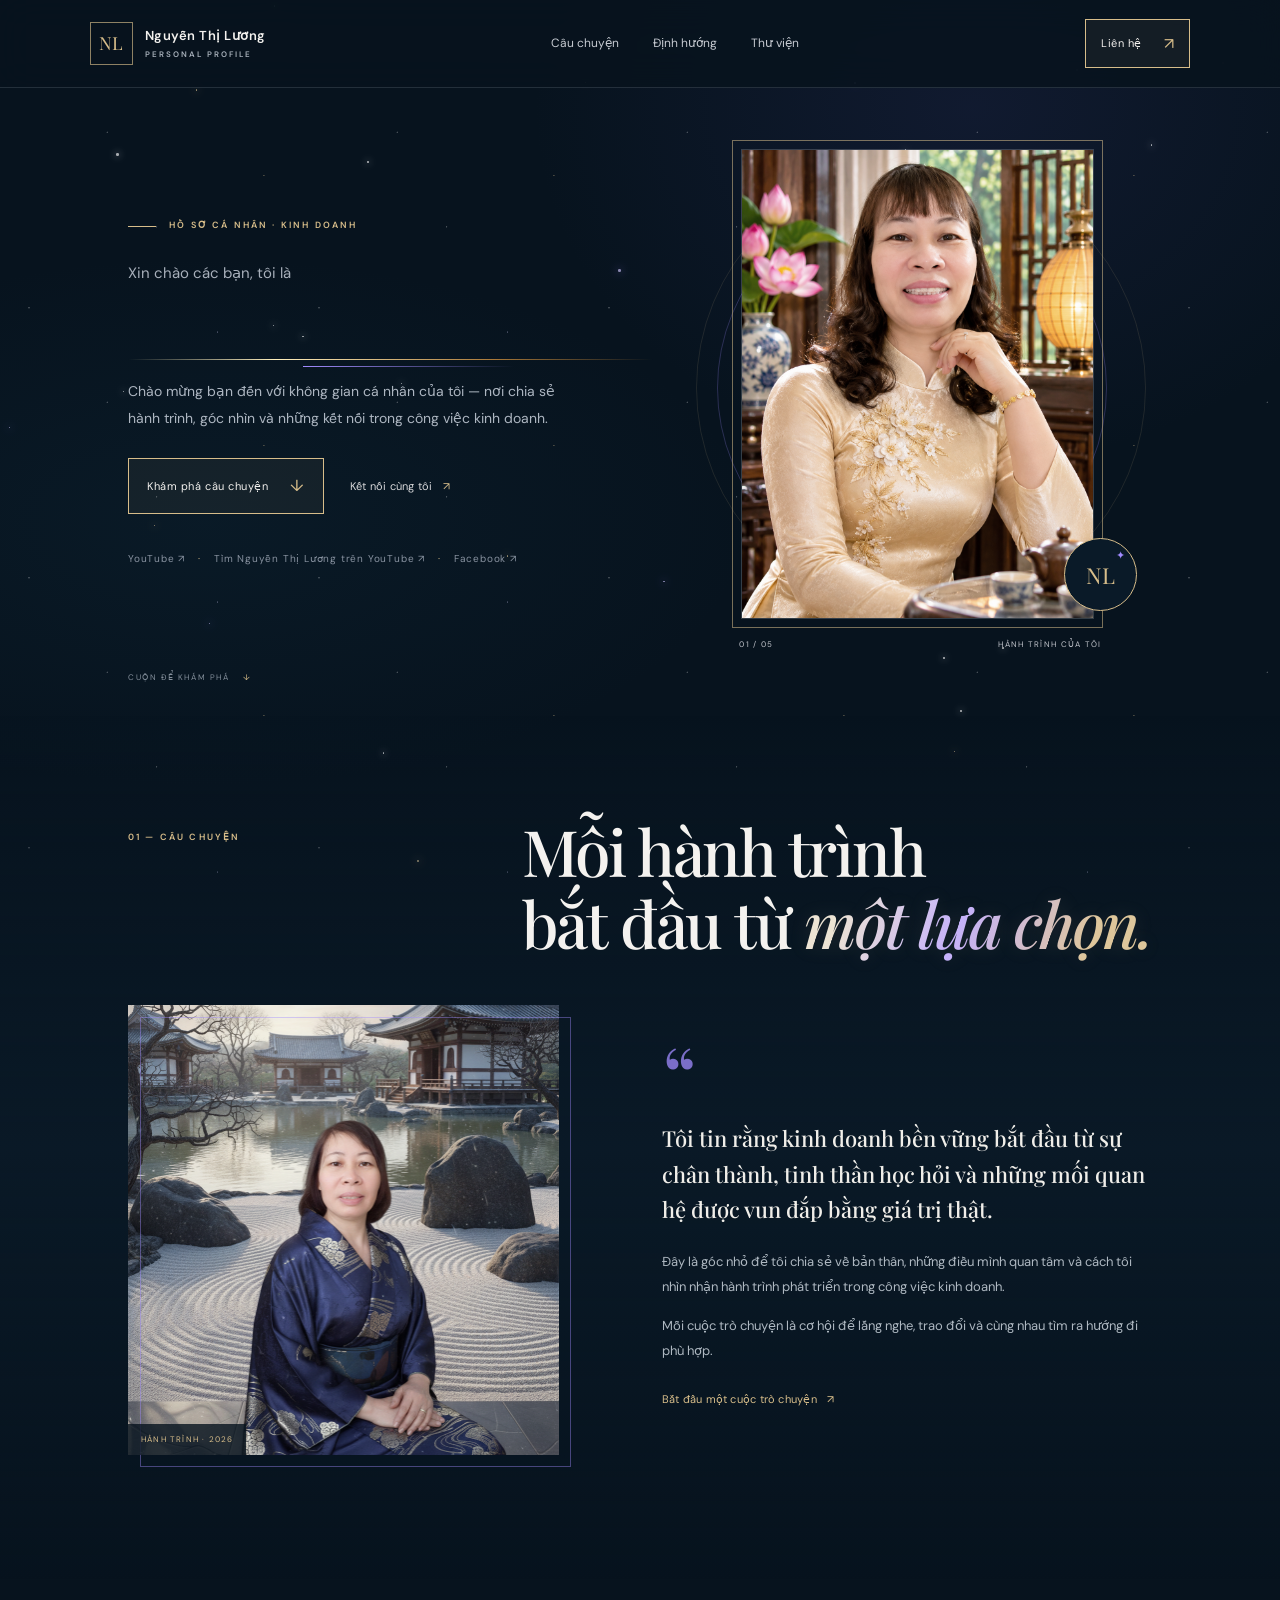
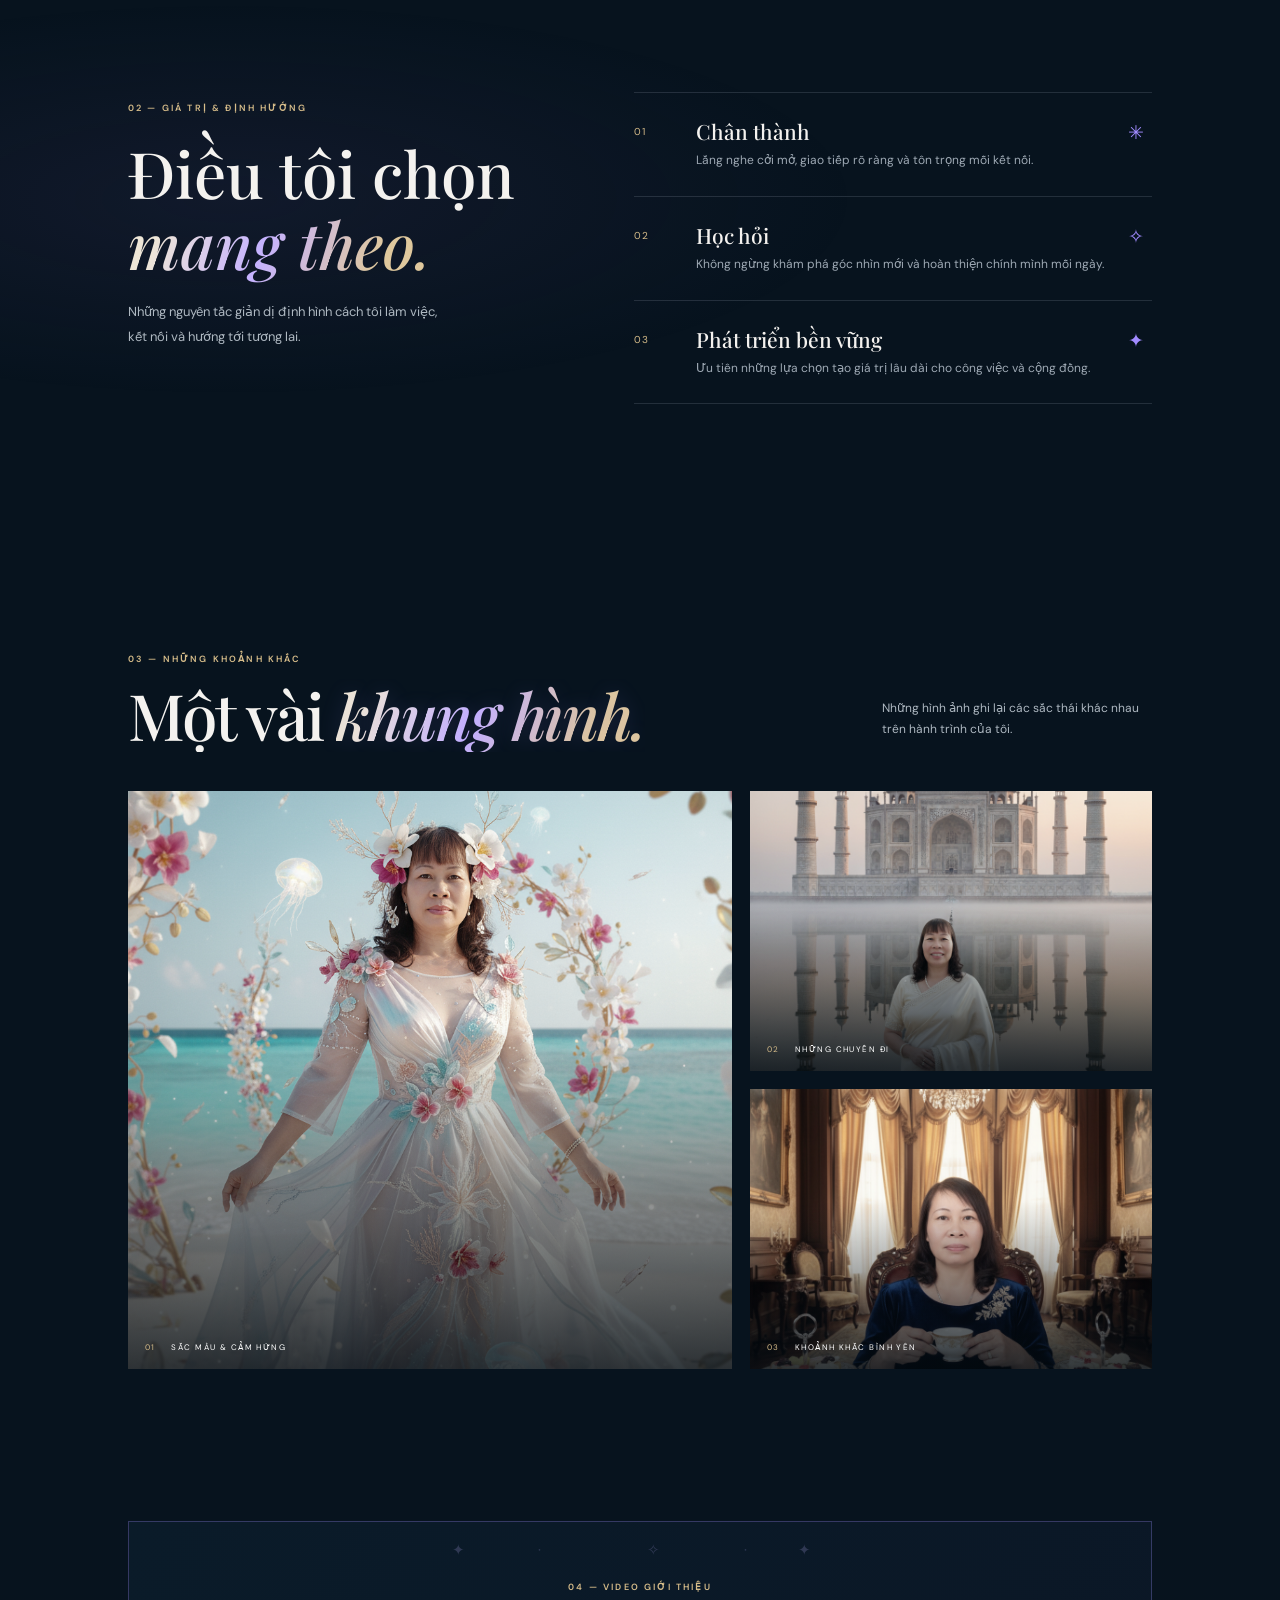
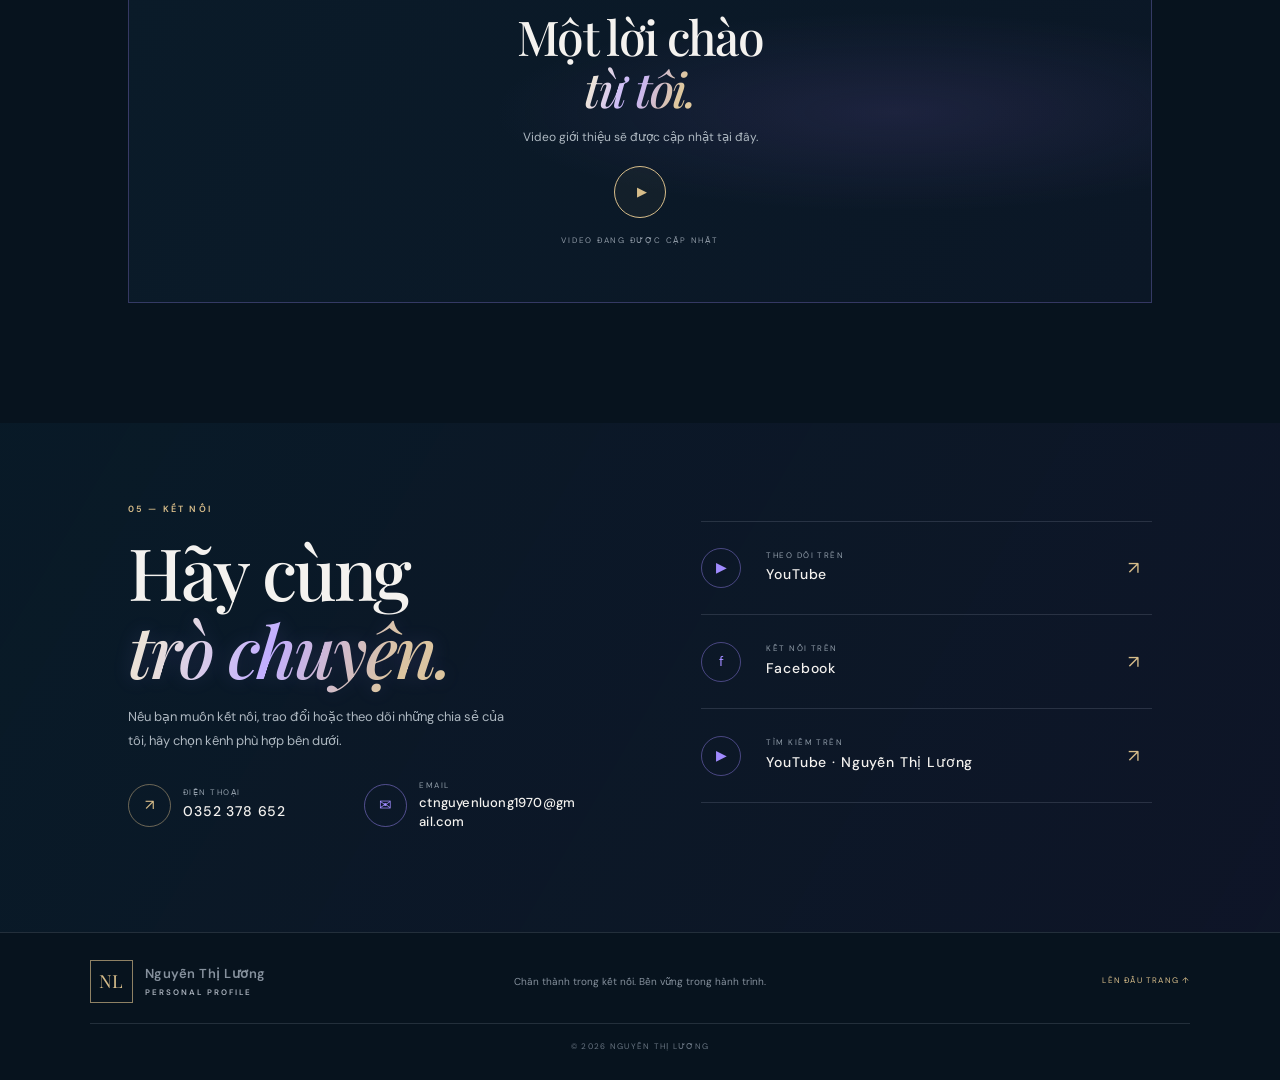
==== commit d5d3e750: "Cap nhat index.html va them SEO: robots, sitemap, favicon, Open Graph" ====
--- a/index.html
+++ b/index.html
@@ -6,6 +6,19 @@
   <meta name="theme-color" content="#07131e">
   <meta name="description" content="Nguyễn Thị Lương — hồ sơ cá nhân và hành trình kinh doanh, kết nối và phát triển.">
   <title>Nguyễn Thị Lương — Profile cá nhân</title>
+  <link rel="canonical" href="https://nguyen-thi-luong-profile.pages.dev/">
+  <link rel="icon" type="image/svg+xml" href="favicon.svg">
+  <meta property="og:type" content="website">
+  <meta property="og:locale" content="vi_VN">
+  <meta property="og:url" content="https://nguyen-thi-luong-profile.pages.dev/">
+  <meta property="og:title" content="Nguyễn Thị Lương — Profile cá nhân">
+  <meta property="og:description" content="Nguyễn Thị Lương — hồ sơ cá nhân và hành trình kinh doanh, kết nối và phát triển.">
+  <meta property="og:image" content="https://nguyen-thi-luong-profile.pages.dev/assets/uploads/3a712363-b725-4e01-b03d-0d383d62de1e.png">
+  <meta property="og:image:alt" content="Chân dung chị Nguyễn Thị Lương mặc áo dài vàng kem bên hoa sen">
+  <meta name="twitter:card" content="summary_large_image">
+  <meta name="twitter:title" content="Nguyễn Thị Lương — Profile cá nhân">
+  <meta name="twitter:description" content="Nguyễn Thị Lương — hồ sơ cá nhân và hành trình kinh doanh, kết nối và phát triển.">
+  <meta name="twitter:image" content="https://nguyen-thi-luong-profile.pages.dev/assets/uploads/3a712363-b725-4e01-b03d-0d383d62de1e.png">
   <link rel="preconnect" href="https://fonts.googleapis.com">
   <link rel="preconnect" href="https://fonts.gstatic.com" crossorigin>
   <link href="https://fonts.googleapis.com/css2?family=DM+Sans:wght@400;500;600;700&family=Playfair+Display:wght@500;600;700&display=swap" rel="stylesheet">
@@ -24,7 +37,7 @@
         <p class="hello">Xin chào, tôi là</p><h1>Nguyễn <em>Thị Lương</em></h1>
         <p class="hero-lede">Chào mừng bạn đến với không gian cá nhân của tôi — nơi chia sẻ hành trình, góc nhìn và những kết nối trong công việc kinh doanh.</p>
         <div class="hero-actions"><a class="button" href="#story">Khám phá câu chuyện <span>↓</span></a><a class="text-link" href="#contact">Kết nối cùng tôi <span>↗</span></a></div>
-        <div class="hero-social"><a href="https://www.youtube.com/@L%C6%B0%C6%A1ngNguy%E1%BB%85n-y2s3q" target="_blank" rel="noopener noreferrer">YouTube <span>↗</span></a><b>·</b><a href="https://www.youtube.com/results?search_query=ctnguyenluong1970%40gmail.com+++" target="_blank" rel="noopener noreferrer">Tìm Nguyễn Thị Lương trên YouTube <span>↗</span></a><b>·</b><a href="https://www.facebook.com/share/1F33MwcFfR/" target="_blank" rel="noopener noreferrer">Facebook <span>↗</span></a></div>
+        <div class="hero-social"><a href="https://www.youtube.com/@L%C6%B0%C6%A1ngNguy%E1%BB%85n-y2s3q" target="_blank" rel="noopener noreferrer">YouTube <span>↗</span></a><b>·</b><a href="https://www.youtube.com/results?search_query=Nguy%E1%BB%85n+Th%E1%BB%8B+L%C6%B0%C6%A1ng" target="_blank" rel="noopener noreferrer">Tìm Nguyễn Thị Lương trên YouTube <span>↗</span></a><b>·</b><a href="https://www.facebook.com/share/1F33MwcFfR/" target="_blank" rel="noopener noreferrer">Facebook <span>↗</span></a></div>
       </div>
       <div class="hero-visual"><div class="portrait-frame"><img src="assets/portrait-city.png" alt="Chân dung chị Nguyễn Thị Lương trong không gian thành phố buổi tối" fetchpriority="high"><span class="frame-corner"></span></div><div class="orbit orbit-one"></div><div class="orbit orbit-two"></div><div class="image-caption"><span>01 / 05</span><span>HÀNH TRÌNH CỦA TÔI</span></div><div class="hero-stamp">NL<span>✦</span></div></div>
       <div class="scroll-note">CUỘN ĐỂ KHÁM PHÁ <span>↓</span></div>
@@ -36,7 +49,7 @@
     <section class="values section" id="values"><div class="values-top"><p class="eyebrow">02 — GIÁ TRỊ & ĐỊNH HƯỚNG</p><h2>Điều tôi chọn<br><em>mang theo.</em></h2><p class="values-intro">Những nguyên tắc giản dị định hình cách tôi làm việc, kết nối và hướng tới tương lai.</p></div><div class="value-list"><article class="value-card"><span class="value-no">01</span><div><h3>Chân thành</h3><p>Lắng nghe cởi mở, giao tiếp rõ ràng và tôn trọng mỗi kết nối.</p></div><span class="value-symbol">✳</span></article><article class="value-card"><span class="value-no">02</span><div><h3>Học hỏi</h3><p>Không ngừng khám phá góc nhìn mới và hoàn thiện chính mình mỗi ngày.</p></div><span class="value-symbol">✧</span></article><article class="value-card"><span class="value-no">03</span><div><h3>Phát triển bền vững</h3><p>Ưu tiên những lựa chọn tạo giá trị lâu dài cho công việc và cộng đồng.</p></div><span class="value-symbol">✦</span></article></div></section>
     <section class="gallery section" id="gallery"><div class="gallery-head"><div><p class="eyebrow">03 — NHỮNG KHOẢNH KHẮC</p><h2>Một vài <em>khung hình.</em></h2></div><p>Những hình ảnh ghi lại các sắc thái khác nhau trên hành trình của tôi.</p></div><div class="gallery-grid"><figure class="gallery-item gallery-wide"><img src="assets/portrait-bloom.png" alt="Chị Lương giữa khung cảnh biển và hoa" loading="lazy"><figcaption><span>01</span> SẮC MÀU & CẢM HỨNG</figcaption></figure><figure class="gallery-item"><img src="assets/portrait-taj.png" alt="Chị Lương trong trang phục truyền thống trước Taj Mahal" loading="lazy"><figcaption><span>02</span> NHỮNG CHUYẾN ĐI</figcaption></figure><figure class="gallery-item"><img src="assets/portrait-tea.png" alt="Chị Lương trong khoảnh khắc thưởng trà" loading="lazy"><figcaption><span>03</span> KHOẢNH KHẮC BÌNH YÊN</figcaption></figure></div></section>
     <section class="video-section section"><div class="video-card"><div class="video-stars" aria-hidden="true">✦　 ·　　 ✧　　·　✦</div><p class="eyebrow">04 — VIDEO GIỚI THIỆU</p><h2>Một lời chào<br><em>từ tôi.</em></h2><p>Video giới thiệu sẽ được cập nhật tại đây.</p><div class="play-button" aria-label="Video chưa được cung cấp">▶</div><span class="video-note">VIDEO ĐANG ĐƯỢC CẬP NHẬT</span></div></section>
-    <section class="connect section" id="contact"><div class="connect-copy"><p class="eyebrow">05 — KẾT NỐI</p><h2>Hãy cùng<br><em>trò chuyện.</em></h2><p>Nếu bạn muốn kết nối, trao đổi hoặc theo dõi những chia sẻ của tôi, hãy chọn kênh phù hợp bên dưới.</p><div class="contact-methods"><a class="phone-link contact-method" href="tel:+84352378652"><span class="phone-icon" aria-hidden="true">↗</span><span><small>ĐIỆN THOẠI</small><strong>0352 378 652</strong></span></a><a class="email-link contact-method" href="mailto:ctnguyenluong1970@gmail.com"><span class="email-icon" aria-hidden="true">✉</span><span><small>EMAIL</small><strong>ctnguyenluong1970@gmail.com</strong></span></a></div></div><div class="connect-links"><a class="channel-card" href="https://www.youtube.com/@L%C6%B0%C6%A1ngNguy%E1%BB%85n-y2s3q" target="_blank" rel="noopener noreferrer"><span class="channel-icon">▶</span><span><small>THEO DÕI TRÊN</small><strong>YouTube</strong></span><span class="arrow">↗</span></a><a class="channel-card" href="https://www.facebook.com/share/1F33MwcFfR/" target="_blank" rel="noopener noreferrer"><span class="channel-icon">f</span><span><small>KẾT NỐI TRÊN</small><strong>Facebook</strong></span><span class="arrow">↗</span></a><a class="channel-card" href="https://www.youtube.com/results?search_query=ctnguyenluong1970%40gmail.com+++" target="_blank" rel="noopener noreferrer"><span class="channel-icon">▶</span><span><small>TÌM KIẾM TRÊN</small><strong>YouTube · Nguyễn Thị Lương</strong></span><span class="arrow">↗</span></a></div></section>
+    <section class="connect section" id="contact"><div class="connect-copy"><p class="eyebrow">05 — KẾT NỐI</p><h2>Hãy cùng<br><em>trò chuyện.</em></h2><p>Nếu bạn muốn kết nối, trao đổi hoặc theo dõi những chia sẻ của tôi, hãy chọn kênh phù hợp bên dưới.</p><div class="contact-methods"><a class="phone-link contact-method" href="tel:+84352378652"><span class="phone-icon" aria-hidden="true">↗</span><span><small>ĐIỆN THOẠI</small><strong>0352 378 652</strong></span></a><a class="email-link contact-method" href="mailto:ctnguyenluong1970@gmail.com"><span class="email-icon" aria-hidden="true">✉</span><span><small>EMAIL</small><strong>ctnguyenluong1970@gmail.com</strong></span></a></div></div><div class="connect-links"><a class="channel-card" href="https://www.youtube.com/@L%C6%B0%C6%A1ngNguy%E1%BB%85n-y2s3q" target="_blank" rel="noopener noreferrer"><span class="channel-icon">▶</span><span><small>THEO DÕI TRÊN</small><strong>YouTube</strong></span><span class="arrow">↗</span></a><a class="channel-card" href="https://www.facebook.com/share/1F33MwcFfR/" target="_blank" rel="noopener noreferrer"><span class="channel-icon">f</span><span><small>KẾT NỐI TRÊN</small><strong>Facebook</strong></span><span class="arrow">↗</span></a><a class="channel-card" href="https://www.youtube.com/results?search_query=Nguy%E1%BB%85n+Th%E1%BB%8B+L%C6%B0%C6%A1ng" target="_blank" rel="noopener noreferrer"><span class="channel-icon">▶</span><span><small>TÌM KIẾM TRÊN</small><strong>YouTube · Nguyễn Thị Lương</strong></span><span class="arrow">↗</span></a></div></section>
   </main>
   <footer class="footer"><a class="brand" href="#home"><span class="monogram">NL</span><span class="brand-name">Nguyễn Thị Lương<small>PERSONAL PROFILE</small></span></a><span>Chân thành trong kết nối. Bền vững trong hành trình.</span><a href="#home" class="back-top">LÊN ĐẦU TRANG ↑</a><small class="copyright">© 2026 NGUYỄN THỊ LƯƠNG</small></footer>
   <script src="script.js" defer></script>
--- a/styles.css
+++ b/styles.css
@@ -1,5 +1,5 @@
-:root{--bg:#07131e;--bg2:#0a1a28;--panel:#0c1e2d;--white:#f4f2ef;--muted:#a8b0bb;--gold:#d7bd8a;--purple:#a18bff;--line:rgba(201,210,225,.15);--serif:'Playfair Display',Georgia,serif;--sans:'DM Sans',Arial,sans-serif}*{box-sizing:border-box}html{scroll-behavior:smooth;scroll-padding-top:88px}body{margin:0;background:var(--bg);color:var(--white);font-family:var(--sans);font-size:15px;line-height:1.7;overflow-x:hidden}a{color:inherit;text-decoration:none}img{display:block;width:100%;height:100%;object-fit:cover}.sky{position:fixed;inset:0;pointer-events:none;z-index:-1;overflow:hidden;background:radial-gradient(ellipse at 76% 12%,rgba(52,52,112,.21),transparent 32%),radial-gradient(ellipse at 16% 58%,rgba(26,73,97,.13),transparent 36%),var(--bg)}.sky:before{content:"";position:absolute;inset:0;background-image:radial-gradient(1px 1px at 10% 14%,#fff9 45%,transparent),radial-gradient(1px 1px at 75% 23%,#d9d4ff99 45%,transparent),radial-gradient(1px 1px at 37% 49%,#fff8 45%,transparent),radial-gradient(1px 1px at 91% 65%,#d7bd8aaa 45%,transparent),radial-gradient(1px 1px at 54% 84%,#fff8 45%,transparent);background-size:290px 270px;opacity:.48}.sky i{position:absolute;width:100px;height:1px;background:linear-gradient(90deg,transparent,#bbadff,transparent);transform:rotate(-35deg);opacity:0;animation:meteor 9s linear infinite}.sky i:nth-child(1){top:17%;left:65%;animation-delay:1s}.sky i:nth-child(2){top:44%;left:13%;animation-delay:4s}.sky i:nth-child(3){top:68%;left:81%;animation-delay:7s}.sky i:nth-child(4){top:31%;left:38%;animation-delay:9s}.sky i:nth-child(n+5){display:none}@keyframes meteor{0%,90%,100%{opacity:0;transform:translate(0,0) rotate(-35deg)}92%{opacity:.8}98%{opacity:0;transform:translate(-180px,110px) rotate(-35deg)}}.header{height:88px;padding:0 clamp(22px,7vw,112px);display:flex;align-items:center;justify-content:space-between;border-bottom:1px solid var(--line);position:sticky;top:0;z-index:20;background:rgba(7,19,30,.86);backdrop-filter:blur(18px)}.brand{display:flex;align-items:center;gap:12px}.monogram{display:grid;place-items:center;width:43px;height:43px;border:1px solid rgba(215,189,138,.65);color:var(--gold);font-family:var(--serif);font-size:18px}.brand-name{font-size:13px;letter-spacing:.04em;font-weight:600;line-height:1.25}.brand-name small{display:block;color:var(--muted);font-size:8px;letter-spacing:.25em;margin-top:5px}.nav{display:flex;gap:34px;color:#c7cbd2;font-size:12px}.nav a:hover,.text-link:hover,.hero-social a:hover{color:var(--gold)}.button{display:inline-flex;align-items:center;gap:22px;border:1px solid var(--gold);color:var(--white);padding:13px 18px;font-size:11px;letter-spacing:.05em;transition:.25s;background:rgba(215,189,138,.06)}.button:hover{background:var(--gold);color:#111923;box-shadow:0 0 28px #d7bd8a40}.button span{color:var(--gold);font-size:16px}.button:hover span{color:#111923}.button-small{padding:10px 15px}.section{padding-left:clamp(24px,10vw,160px);padding-right:clamp(24px,10vw,160px);position:relative}.hero{min-height:690px;display:grid;grid-template-columns:1fr .85fr;align-items:center;gap:8%;padding-top:58px;padding-bottom:100px}.eyebrow{font-size:9px;letter-spacing:.24em;color:var(--gold);font-weight:600}.eyebrow-line{display:inline-block;width:28px;height:1px;background:var(--gold);vertical-align:middle;margin-right:9px}.hello{color:var(--muted);margin:36px 0 0;font-size:15px}.hero h1{font:500 clamp(57px,7.7vw,106px)/.98 var(--serif);letter-spacing:-.055em;margin:8px 0 20px}.hero h1 em,h2 em{font-weight:500;color:transparent;background:linear-gradient(110deg,#eee6d7 12%,#c5b2ff 45%,#dfc89d 82%);background-clip:text;-webkit-background-clip:text;position:relative}.hero h1 em:after{content:"";position:absolute;left:0;right:0;bottom:-9px;height:1px;background:linear-gradient(90deg,var(--purple),transparent)}.hero-lede{max-width:440px;color:#adb6c1;font-size:14px;line-height:1.9;margin:36px 0 27px}.hero-actions{display:flex;align-items:center;gap:26px;flex-wrap:wrap}.text-link{font-size:11px;color:#d8d8da;letter-spacing:.02em}.text-link span{color:var(--gold);margin-left:7px}.hero-social{display:flex;gap:13px;align-items:center;margin-top:54px;color:#8993a1;font-size:10px;letter-spacing:.08em}.hero-social b{color:var(--gold);font-weight:400}.hero-visual{height:495px;position:relative;max-width:405px;justify-self:end;width:100%;margin-right:3%}.portrait-frame{position:absolute;inset:18px 34px 24px 15px;padding:9px;border:1px solid rgba(215,189,138,.55);z-index:1}.portrait-frame:before{content:"";position:absolute;inset:8px;border:1px solid rgba(255,255,255,.18);z-index:2;pointer-events:none}.portrait-frame img{object-position:50% 43%;filter:saturate(.85)}.orbit{position:absolute;border:1px solid rgba(161,139,255,.24);border-radius:50%;width:390px;height:390px;left:0;top:45px}.orbit-two{width:450px;height:450px;left:-30px;top:15px;border-color:rgba(215,189,138,.12)}.image-caption{position:absolute;bottom:0;left:22px;right:36px;display:flex;justify-content:space-between;color:#c1c4cb;font-size:8px;letter-spacing:.16em}.hero-stamp{position:absolute;right:0;bottom:41px;z-index:3;width:73px;height:73px;border-radius:50%;background:var(--bg2);border:1px solid var(--gold);display:grid;place-items:center;font:22px var(--serif);color:var(--gold)}.hero-stamp span{position:absolute;right:11px;top:9px;font:11px var(--sans);color:var(--purple)}.scroll-note{position:absolute;bottom:30px;left:clamp(24px,10vw,160px);font-size:8px;letter-spacing:.2em;color:#85909c}.scroll-note span{color:var(--gold);margin-left:10px}.intro{padding-top:100px;padding-bottom:125px;background:linear-gradient(180deg,transparent,rgba(12,30,45,.57),transparent)}.section-heading{display:flex;justify-content:space-between;align-items:end;margin-bottom:47px}.section-heading .eyebrow{align-self:start;margin-top:15px}.section h2{font:500 clamp(38px,5vw,66px)/1.12 var(--serif);letter-spacing:-.035em;margin:0}.story-grid{display:grid;grid-template-columns:.88fr 1fr;gap:10%;align-items:center}.story-image{height:450px;position:relative}.story-image:before{content:"";position:absolute;inset:12px -12px -12px 12px;border:1px solid rgba(161,139,255,.42);z-index:-0}.story-image img{object-position:center 34%}.image-index{position:absolute;bottom:0;left:0;background:rgba(7,19,30,.8);padding:9px 13px;color:var(--gold);font-size:8px;letter-spacing:.15em}.story-copy{max-width:500px;position:relative}.quote-mark{color:var(--purple);font:84px/.6 var(--serif);opacity:.75}.story-copy p{color:#aeb8c1;font-size:13px;line-height:1.95}.story-copy .story-lead{font:500 22px/1.6 var(--serif);color:#f0eee9;margin:4px 0 22px}.story-copy .text-link{display:inline-block;margin-top:14px;color:var(--gold)}.values{padding-top:112px;padding-bottom:124px;display:grid;grid-template-columns:.78fr 1fr;gap:10%;background:radial-gradient(ellipse at 18% 40%,rgba(65,55,104,.18),transparent 42%)}.values-top h2{margin:20px 0}.values-intro{color:#aeb8c1;font-size:13px;max-width:310px;line-height:1.9}.value-list{border-top:1px solid var(--line);align-self:center}.value-card{display:grid;grid-template-columns:44px 1fr 24px;gap:18px;align-items:start;padding:24px 0;border-bottom:1px solid var(--line)}.value-no{font-size:10px;color:var(--gold);letter-spacing:.1em;padding-top:6px}.value-card h3{font:500 21px var(--serif);margin:0 0 5px}.value-card p{font-size:12px;color:#9ea9b4;margin:0;line-height:1.8}.value-symbol{color:var(--purple);font-size:19px}.gallery{padding-top:115px;padding-bottom:130px}.gallery-head{display:flex;justify-content:space-between;align-items:end;margin-bottom:40px}.gallery-head h2{font:500 clamp(38px,5vw,64px)/1.12 var(--serif);margin:12px 0 0}.gallery-head>p{color:#aeb8c1;max-width:270px;font-size:12px}.gallery-grid{display:grid;grid-template-columns:1.2fr .8fr;grid-template-rows:280px 280px;gap:18px}.gallery-item{margin:0;position:relative;overflow:hidden;background:var(--panel)}.gallery-item img{transition:transform .7s;filter:saturate(.78)}.gallery-item:hover img{transform:scale(1.035)}.gallery-wide{grid-row:span 2}.gallery-item:after{content:"";position:absolute;inset:40% 0 0;background:linear-gradient(transparent,rgba(2,10,17,.8))}.gallery-item figcaption{position:absolute;z-index:2;bottom:15px;left:17px;color:white;font-size:8px;letter-spacing:.18em}.gallery-item figcaption span{color:var(--gold);margin-right:12px}.gallery-wide img{object-position:center 36%}.video-section{padding-top:22px;padding-bottom:120px}.video-card{min-height:360px;border:1px solid rgba(161,139,255,.28);background:radial-gradient(ellipse at 75% 50%,rgba(111,83,167,.18),transparent 37%),linear-gradient(120deg,#0a1b29,#0b1726);text-align:center;padding:50px 24px;position:relative;overflow:hidden}.video-stars{position:absolute;top:16px;left:0;width:100%;color:#c2b4ff33;letter-spacing:18px}.video-card .eyebrow{margin:8px 0 16px}.video-card h2{font:500 48px/1.08 var(--serif);margin:0 0 11px}.video-card>p:not(.eyebrow){color:#aeb8c1;font-size:12px}.play-button{width:52px;height:52px;margin:19px auto 8px;border:1px solid var(--gold);border-radius:50%;display:grid;place-items:center;color:var(--gold);font-size:13px;padding-left:3px;background:#d7bd8a0a}.video-note{color:#8d98a4;font-size:8px;letter-spacing:.22em}.connect{padding-top:70px;padding-bottom:100px;display:grid;grid-template-columns:1fr 1fr;gap:12%;background:linear-gradient(120deg,rgba(10,29,43,.75),rgba(19,23,45,.63))}.connect-copy h2{font:500 clamp(44px,5.8vw,72px)/1.08 var(--serif);margin:16px 0}.connect-copy>p:not(.eyebrow){color:#aeb8c1;font-size:13px;max-width:380px;line-height:1.9}.contact-methods{display:flex;align-items:stretch;flex-wrap:wrap;gap:14px 22px;margin-top:25px}.contact-method{display:flex;align-items:center;gap:12px;flex:1 1 200px;min-width:0;color:inherit;transition:color .2s}.contact-method:hover{color:var(--gold)}.phone-link{margin-top:0}.phone-icon,.email-icon{width:43px;height:43px;flex:0 0 43px;display:grid;place-items:center;border:1px solid rgba(215,189,138,.48);border-radius:50%;color:var(--gold)}.email-icon{border-color:rgba(161,139,255,.48);color:var(--purple);font-size:15px}.phone-link small,.email-link small,.channel-card small{display:block;color:#929eaa;font-size:8px;letter-spacing:.18em}.phone-link strong,.channel-card strong{font-size:14px;font-weight:500;letter-spacing:.06em}.email-link strong{display:block;font-size:13px;font-weight:500;letter-spacing:.015em;line-height:1.5;overflow-wrap:anywhere}.connect-links{align-self:center}.channel-card{min-height:94px;border-bottom:1px solid var(--line);display:grid;grid-template-columns:50px 1fr 24px;align-items:center;gap:15px;transition:.2s}.channel-card:first-child{border-top:1px solid var(--line)}.channel-card:hover{padding-left:8px;color:var(--gold)}.channel-icon{width:40px;height:40px;border:1px solid rgba(161,139,255,.42);display:grid;place-items:center;color:var(--purple);border-radius:50%;font-size:14px}.channel-card .arrow{font-size:18px;color:var(--gold)}.footer{padding:27px clamp(24px,7vw,112px);display:grid;grid-template-columns:1fr 1.4fr 1fr;align-items:center;gap:20px;border-top:1px solid var(--line);color:#86919d;font-size:10px}.footer>span{text-align:center}.back-top{text-align:right;font-size:8px;letter-spacing:.15em;color:var(--gold)}.copyright{grid-column:1/-1;border-top:1px solid var(--line);padding-top:16px;text-align:center;font-size:8px;letter-spacing:.16em;color:#687481}.reveal{opacity:0;transform:translateY(18px);transition:opacity .7s,transform .7s}.reveal.visible{opacity:1;transform:none}:focus-visible{outline:2px solid var(--gold);outline-offset:4px}
-@media(max-width:850px){.header{padding:0 24px}.nav{gap:18px}.hero{padding-left:7vw;padding-right:7vw;gap:4%;min-height:630px}.hero-visual{height:410px;margin-right:0}.orbit{width:320px;height:320px}.orbit-two{width:370px;height:370px}.section{padding-left:7vw;padding-right:7vw}.scroll-note{left:7vw}.story-grid{gap:7%}.story-image{height:390px}.values{gap:6%}.footer{padding-left:24px;padding-right:24px}}@media(max-width:620px){html{scroll-padding-top:72px}.header{height:72px;padding:0 18px}.brand{gap:9px}.monogram{width:37px;height:37px;font-size:16px}.brand-name{font-size:11px}.nav{display:none}.button-small{padding:9px 12px;font-size:10px}.hero{display:flex;flex-direction:column;align-items:stretch;padding:60px 24px 78px;gap:34px}.hero-copy{order:1}.hero-visual{order:0;height:365px;width:min(100%,340px);align-self:center;margin:0}.portrait-frame{inset:12px 25px 22px 12px}.orbit{width:290px;height:290px;left:0;top:33px}.orbit-two{width:330px;height:330px;left:-20px;top:13px}.hero-stamp{width:60px;height:60px;right:4px;bottom:29px;font-size:18px}.image-caption{left:16px;right:24px;font-size:7px}.hello{margin-top:20px}.hero h1{font-size:66px}.hero-lede{margin:27px 0 22px;font-size:13px}.hero-social{margin-top:30px}.scroll-note{left:24px;bottom:23px}.section{padding-left:24px;padding-right:24px}.intro{padding-top:72px;padding-bottom:82px}.section-heading{display:block;margin-bottom:32px}.section-heading .eyebrow{margin:0 0 18px}.section h2{font-size:43px}.story-grid{grid-template-columns:1fr;gap:34px}.story-image{height:420px;width:88%;margin-left:4%}.story-copy .story-lead{font-size:20px}.values{padding-top:75px;padding-bottom:82px;grid-template-columns:1fr;gap:25px}.values-top h2{font-size:44px}.value-card{grid-template-columns:32px 1fr 20px;gap:12px;padding:20px 0}.value-card h3{font-size:19px}.gallery{padding-top:76px;padding-bottom:82px}.gallery-head{display:block;margin-bottom:28px}.gallery-head h2{font-size:42px}.gallery-head>p{margin-top:15px}.gallery-grid{grid-template-columns:1fr 1fr;grid-template-rows:300px 220px;gap:12px}.gallery-wide{grid-column:1/-1;grid-row:auto}.gallery-item figcaption{left:11px;font-size:7px}.gallery-item figcaption span{margin-right:6px}.video-section{padding-top:0;padding-bottom:80px}.video-card{min-height:330px;padding:42px 15px}.video-card h2{font-size:43px}.connect{padding-top:65px;padding-bottom:70px;grid-template-columns:1fr;gap:32px}.connect-copy h2{font-size:56px}.connect-links{width:100%}.footer{grid-template-columns:1fr auto;padding:23px 20px;gap:18px}.footer>span{grid-row:2;grid-column:1/-1;text-align:left}.back-top{grid-column:2;grid-row:1}.copyright{grid-row:3}}
+:root{--bg:#07131e;--bg2:#0a1a28;--panel:#0c1e2d;--white:#f4f2ef;--muted:#a8b0bb;--gold:#d7bd8a;--purple:#a18bff;--line:rgba(201,210,225,.15);--serif:'Playfair Display',Georgia,serif;--sans:'DM Sans',Arial,sans-serif}*{box-sizing:border-box}html{scroll-behavior:smooth;scroll-padding-top:88px}body{margin:0;background:var(--bg);color:var(--white);font-family:var(--sans);font-size:15px;line-height:1.7;overflow-x:hidden}a{color:inherit;text-decoration:none}img{display:block;width:100%;height:100%;object-fit:cover}.sky{position:fixed;inset:0;pointer-events:none;z-index:-1;overflow:hidden;background:radial-gradient(ellipse at 76% 12%,rgba(52,52,112,.21),transparent 32%),radial-gradient(ellipse at 16% 58%,rgba(26,73,97,.13),transparent 36%),var(--bg)}.sky:before{content:"";position:absolute;inset:0;background-image:radial-gradient(1px 1px at 10% 14%,#fff9 45%,transparent),radial-gradient(1px 1px at 75% 23%,#d9d4ff99 45%,transparent),radial-gradient(1px 1px at 37% 49%,#fff8 45%,transparent),radial-gradient(1px 1px at 91% 65%,#d7bd8aaa 45%,transparent),radial-gradient(1px 1px at 54% 84%,#fff8 45%,transparent);background-size:290px 270px;opacity:.48}.sky i{position:absolute;width:100px;height:1px;background:linear-gradient(90deg,transparent,#bbadff,transparent);transform:rotate(-35deg);opacity:0;animation:meteor 9s linear infinite}.sky i:nth-child(1){top:17%;left:65%;animation-delay:1s}.sky i:nth-child(2){top:44%;left:13%;animation-delay:4s}.sky i:nth-child(3){top:68%;left:81%;animation-delay:7s}.sky i:nth-child(4){top:31%;left:38%;animation-delay:9s}.sky i:nth-child(n+5){display:none}@keyframes meteor{0%,90%,100%{opacity:0;transform:translate(0,0) rotate(-35deg)}92%{opacity:.8}98%{opacity:0;transform:translate(-180px,110px) rotate(-35deg)}}.header{height:88px;padding:0 clamp(22px,7vw,112px);display:flex;align-items:center;justify-content:space-between;border-bottom:1px solid var(--line);position:sticky;top:0;z-index:20;background:rgba(7,19,30,.86);backdrop-filter:blur(18px)}.brand{display:flex;align-items:center;gap:12px}.monogram{display:grid;place-items:center;width:43px;height:43px;border:1px solid rgba(215,189,138,.65);color:var(--gold);font-family:var(--serif);font-size:18px}.brand-name{font-size:13px;letter-spacing:.04em;font-weight:600;line-height:1.25}.brand-name small{display:block;color:var(--muted);font-size:8px;letter-spacing:.25em;margin-top:5px}.nav{display:flex;gap:34px;color:#c7cbd2;font-size:12px}.nav a:hover,.text-link:hover,.hero-social a:hover{color:var(--gold)}.button{display:inline-flex;align-items:center;gap:22px;border:1px solid var(--gold);color:var(--white);padding:13px 18px;font-size:11px;letter-spacing:.05em;transition:.25s;background:rgba(215,189,138,.06)}.button:hover{background:var(--gold);color:#111923;box-shadow:0 0 28px #d7bd8a40}.button span{color:var(--gold);font-size:16px}.button:hover span{color:#111923}.button-small{padding:10px 15px}.section{padding-left:clamp(24px,10vw,160px);padding-right:clamp(24px,10vw,160px);position:relative}.hero{min-height:690px;display:grid;grid-template-columns:1fr .85fr;align-items:center;gap:8%;padding-top:58px;padding-bottom:100px}.eyebrow{font-size:9px;letter-spacing:.24em;color:var(--gold);font-weight:600}.eyebrow-line{display:inline-block;width:28px;height:1px;background:var(--gold);vertical-align:middle;margin-right:9px}.hello{color:var(--muted);margin:36px 0 0;font-size:15px}.hero h1{font:500 clamp(57px,7.7vw,106px)/.98 var(--serif);letter-spacing:-.055em;margin:8px 0 20px}.hero h1 em,h2 em{font-weight:500;color:transparent;background:linear-gradient(110deg,#eee6d7 12%,#c5b2ff 45%,#dfc89d 82%);background-clip:text;-webkit-background-clip:text;position:relative}.hero h1 em:after{content:"";position:absolute;left:0;right:0;bottom:-9px;height:1px;background:linear-gradient(90deg,var(--purple),transparent)}.hero-lede{max-width:440px;color:#adb6c1;font-size:14px;line-height:1.9;margin:36px 0 27px}.hero-actions{display:flex;align-items:center;gap:26px;flex-wrap:wrap}.text-link{font-size:11px;color:#d8d8da;letter-spacing:.02em}.text-link span{color:var(--gold);margin-left:7px}.hero-social{display:flex;flex-wrap:wrap;gap:13px;align-items:center;margin-top:54px;color:#8993a1;font-size:10px;letter-spacing:.08em}.hero-social b{color:var(--gold);font-weight:400}.hero-visual{height:auto;position:relative;max-width:405px;justify-self:end;width:100%;margin-right:3%}.portrait-frame{position:relative;inset:auto;margin:18px 34px 24px 15px;padding:9px;border:1px solid rgba(215,189,138,.55);z-index:1}.portrait-frame:before{content:"";position:absolute;inset:8px;border:1px solid rgba(255,255,255,.18);z-index:2;pointer-events:none}.portrait-frame img{object-position:50% 43%;filter:saturate(.85)}.orbit{position:absolute;border:1px solid rgba(161,139,255,.24);border-radius:50%;width:390px;height:390px;left:0;top:45px}.orbit-two{width:450px;height:450px;left:-30px;top:15px;border-color:rgba(215,189,138,.12)}.image-caption{position:absolute;bottom:0;left:22px;right:36px;display:flex;justify-content:space-between;color:#c1c4cb;font-size:8px;letter-spacing:.16em}.hero-stamp{position:absolute;right:0;bottom:41px;z-index:3;width:73px;height:73px;border-radius:50%;background:var(--bg2);border:1px solid var(--gold);display:grid;place-items:center;font:22px var(--serif);color:var(--gold)}.hero-stamp span{position:absolute;right:11px;top:9px;font:11px var(--sans);color:var(--purple)}.scroll-note{position:absolute;bottom:30px;left:clamp(24px,10vw,160px);font-size:8px;letter-spacing:.2em;color:#85909c}.scroll-note span{color:var(--gold);margin-left:10px}.intro{padding-top:100px;padding-bottom:125px;background:linear-gradient(180deg,transparent,rgba(12,30,45,.57),transparent)}.section-heading{display:flex;justify-content:space-between;align-items:end;margin-bottom:47px}.section-heading .eyebrow{align-self:start;margin-top:15px}.section h2{font:500 clamp(38px,5vw,66px)/1.12 var(--serif);letter-spacing:-.035em;margin:0}.story-grid{display:grid;grid-template-columns:.88fr 1fr;gap:10%;align-items:center}.story-image{height:450px;position:relative}.story-image:before{content:"";position:absolute;inset:12px -12px -12px 12px;border:1px solid rgba(161,139,255,.42);z-index:-0}.story-image img{object-position:center 34%}.image-index{position:absolute;bottom:0;left:0;background:rgba(7,19,30,.8);padding:9px 13px;color:var(--gold);font-size:8px;letter-spacing:.15em}.story-copy{max-width:500px;position:relative}.quote-mark{color:var(--purple);font:84px/.6 var(--serif);opacity:.75}.story-copy p{color:#aeb8c1;font-size:13px;line-height:1.95}.story-copy .story-lead{font:500 22px/1.6 var(--serif);color:#f0eee9;margin:4px 0 22px}.story-copy .text-link{display:inline-block;margin-top:14px;color:var(--gold)}.values{padding-top:112px;padding-bottom:124px;display:grid;grid-template-columns:.78fr 1fr;gap:10%;background:radial-gradient(ellipse at 18% 40%,rgba(65,55,104,.18),transparent 42%)}.values-top h2{margin:20px 0}.values-intro{color:#aeb8c1;font-size:13px;max-width:310px;line-height:1.9}.value-list{border-top:1px solid var(--line);align-self:center}.value-card{display:grid;grid-template-columns:44px 1fr 24px;gap:18px;align-items:start;padding:24px 0;border-bottom:1px solid var(--line)}.value-no{font-size:10px;color:var(--gold);letter-spacing:.1em;padding-top:6px}.value-card h3{font:500 21px var(--serif);margin:0 0 5px}.value-card p{font-size:12px;color:#9ea9b4;margin:0;line-height:1.8}.value-symbol{color:var(--purple);font-size:19px}.gallery{padding-top:115px;padding-bottom:130px}.gallery-head{display:flex;justify-content:space-between;align-items:end;margin-bottom:40px}.gallery-head h2{font:500 clamp(38px,5vw,64px)/1.12 var(--serif);margin:12px 0 0}.gallery-head>p{color:#aeb8c1;max-width:270px;font-size:12px}.gallery-grid{display:grid;grid-template-columns:1.2fr .8fr;grid-template-rows:280px 280px;gap:18px}.gallery-item{margin:0;position:relative;overflow:hidden;background:var(--panel)}.gallery-item img{transition:transform .7s;filter:saturate(.78)}.gallery-item:hover img{transform:scale(1.035)}.gallery-wide{grid-row:span 2}.gallery-item:after{content:"";position:absolute;inset:40% 0 0;background:linear-gradient(transparent,rgba(2,10,17,.8))}.gallery-item figcaption{position:absolute;z-index:2;bottom:15px;left:17px;color:white;font-size:8px;letter-spacing:.18em}.gallery-item figcaption span{color:var(--gold);margin-right:12px}.gallery-wide img{object-position:center 36%}.video-section{padding-top:22px;padding-bottom:120px}.video-card{min-height:360px;border:1px solid rgba(161,139,255,.28);background:radial-gradient(ellipse at 75% 50%,rgba(111,83,167,.18),transparent 37%),linear-gradient(120deg,#0a1b29,#0b1726);text-align:center;padding:50px 24px;position:relative;overflow:hidden}.video-stars{position:absolute;top:16px;left:0;width:100%;color:#c2b4ff33;letter-spacing:18px}.video-card .eyebrow{margin:8px 0 16px}.video-card h2{font:500 48px/1.08 var(--serif);margin:0 0 11px}.video-card>p:not(.eyebrow){color:#aeb8c1;font-size:12px}.play-button{width:52px;height:52px;margin:19px auto 8px;border:1px solid var(--gold);border-radius:50%;display:grid;place-items:center;color:var(--gold);font-size:13px;padding-left:3px;background:#d7bd8a0a}.video-note{color:#8d98a4;font-size:8px;letter-spacing:.22em}.connect{padding-top:70px;padding-bottom:100px;display:grid;grid-template-columns:1fr 1fr;gap:12%;background:linear-gradient(120deg,rgba(10,29,43,.75),rgba(19,23,45,.63))}.connect-copy h2{font:500 clamp(44px,5.8vw,72px)/1.08 var(--serif);margin:16px 0}.connect-copy>p:not(.eyebrow){color:#aeb8c1;font-size:13px;max-width:380px;line-height:1.9}.contact-methods{display:flex;align-items:stretch;flex-wrap:wrap;gap:14px 22px;margin-top:25px}.contact-method{display:flex;align-items:center;gap:12px;flex:1 1 200px;min-width:0;color:inherit;transition:color .2s}.contact-method:hover{color:var(--gold)}.phone-link{margin-top:0}.phone-icon,.email-icon{width:43px;height:43px;flex:0 0 43px;display:grid;place-items:center;border:1px solid rgba(215,189,138,.48);border-radius:50%;color:var(--gold)}.email-icon{border-color:rgba(161,139,255,.48);color:var(--purple);font-size:15px}.phone-link small,.email-link small,.channel-card small{display:block;color:#929eaa;font-size:8px;letter-spacing:.18em}.phone-link strong,.channel-card strong{font-size:14px;font-weight:500;letter-spacing:.06em}.email-link strong{display:block;font-size:13px;font-weight:500;letter-spacing:.015em;line-height:1.5;overflow-wrap:anywhere}.connect-links{align-self:center}.channel-card{min-height:94px;border-bottom:1px solid var(--line);display:grid;grid-template-columns:50px 1fr 24px;align-items:center;gap:15px;transition:.2s}.channel-card:first-child{border-top:1px solid var(--line)}.channel-card:hover{padding-left:8px;color:var(--gold)}.channel-icon{width:40px;height:40px;border:1px solid rgba(161,139,255,.42);display:grid;place-items:center;color:var(--purple);border-radius:50%;font-size:14px}.channel-card .arrow{font-size:18px;color:var(--gold)}.footer{padding:27px clamp(24px,7vw,112px);display:grid;grid-template-columns:1fr 1.4fr 1fr;align-items:center;gap:20px;border-top:1px solid var(--line);color:#86919d;font-size:10px}.footer>span{text-align:center}.back-top{text-align:right;font-size:8px;letter-spacing:.15em;color:var(--gold)}.copyright{grid-column:1/-1;border-top:1px solid var(--line);padding-top:16px;text-align:center;font-size:8px;letter-spacing:.16em;color:#687481}.reveal{opacity:0;transform:translateY(18px);transition:opacity .7s,transform .7s}.reveal.visible{opacity:1;transform:none}:focus-visible{outline:2px solid var(--gold);outline-offset:4px}
+@media(max-width:850px){.header{padding:0 24px}.nav{gap:18px}.hero{padding-left:7vw;padding-right:7vw;gap:4%;min-height:630px}.hero-visual{height:auto;margin-right:0}.orbit{width:320px;height:320px}.orbit-two{width:370px;height:370px}.section{padding-left:7vw;padding-right:7vw}.scroll-note{left:7vw}.story-grid{gap:7%}.story-image{height:390px}.values{gap:6%}.footer{padding-left:24px;padding-right:24px}}@media(max-width:620px){html{scroll-padding-top:72px}.header{height:72px;padding:0 18px}.brand{gap:9px}.monogram{width:37px;height:37px;font-size:16px}.brand-name{font-size:11px}.nav{display:none}.button-small{padding:9px 12px;font-size:10px}.hero{display:flex;flex-direction:column;align-items:stretch;padding:60px 24px 78px;gap:34px}.hero-copy{order:1}.hero-visual{order:0;height:auto;width:min(100%,340px);align-self:center;margin:0}.portrait-frame{margin:12px 25px 22px 12px}.orbit{width:290px;height:290px;left:0;top:33px}.orbit-two{width:330px;height:330px;left:-20px;top:13px}.hero-stamp{width:60px;height:60px;right:4px;bottom:29px;font-size:18px}.image-caption{left:16px;right:24px;font-size:7px}.hello{margin-top:20px}.hero h1{font-size:66px}.hero-lede{margin:27px 0 22px;font-size:13px}.hero-social{margin-top:30px}.scroll-note{left:24px;bottom:23px}.section{padding-left:24px;padding-right:24px}.intro{padding-top:72px;padding-bottom:82px}.section-heading{display:block;margin-bottom:32px}.section-heading .eyebrow{margin:0 0 18px}.section h2{font-size:43px}.story-grid{grid-template-columns:1fr;gap:34px}.story-image{height:420px;width:88%;margin-left:4%}.story-copy .story-lead{font-size:20px}.values{padding-top:75px;padding-bottom:82px;grid-template-columns:1fr;gap:25px}.values-top h2{font-size:44px}.value-card{grid-template-columns:32px 1fr 20px;gap:12px;padding:20px 0}.value-card h3{font-size:19px}.gallery{padding-top:76px;padding-bottom:82px}.gallery-head{display:block;margin-bottom:28px}.gallery-head h2{font-size:42px}.gallery-head>p{margin-top:15px}.gallery-grid{grid-template-columns:1fr 1fr;grid-template-rows:300px 220px;gap:12px}.gallery-wide{grid-column:1/-1;grid-row:auto}.gallery-item figcaption{left:11px;font-size:7px}.gallery-item figcaption span{margin-right:6px}.video-section{padding-top:0;padding-bottom:80px}.video-card{min-height:330px;padding:42px 15px}.video-card h2{font-size:43px}.connect{padding-top:65px;padding-bottom:70px;grid-template-columns:1fr;gap:32px}.connect-copy h2{font-size:56px}.connect-links{width:100%}.footer{grid-template-columns:1fr auto;padding:23px 20px;gap:18px}.footer>span{grid-row:2;grid-column:1/-1;text-align:left}.back-top{grid-column:2;grid-row:1}.copyright{grid-row:3}}
 @media(prefers-reduced-motion:reduce){*,*::before,*::after{scroll-behavior:auto!important;animation-duration:.01ms!important;animation-iteration-count:1!important;transition-duration:.01ms!important}.reveal{opacity:1;transform:none}}
 
 /* Responsive layout, readable motion, and layered meteor field. */
@@ -35,8 +35,9 @@
 .hello{margin-top:clamp(18px,3vh,32px)}
 .hero-lede{margin-top:25px}
 .hero-social{margin-top:clamp(24px,4vh,42px)}
-.hero-visual{height:clamp(360px,38vw,465px);width:min(100%,420px);max-width:420px;margin-right:0;justify-self:start}
-.portrait-frame{inset:16px 34px 24px 15px}
+.hero-visual{height:auto;width:min(100%,420px);max-width:420px;margin-right:0;justify-self:start}
+.portrait-frame{inset:auto;margin:16px 34px 24px 15px}
+.portrait-frame img{height:auto;max-height:640px;object-fit:cover;object-position:50% 25%}
 .orbit{width:min(94%,390px);height:auto;aspect-ratio:1;left:0;top:50%;transform:translateY(-50%)}
 .orbit-two{width:min(108%,450px);height:auto;aspect-ratio:1;left:-5%;top:50%;transform:translateY(-50%)}
 .image-caption{bottom:0}
@@ -49,19 +50,20 @@
  .section{padding-left:clamp(28px,6vw,72px);padding-right:clamp(28px,6vw,72px)}
  .hero{grid-template-columns:minmax(0,1.05fr) minmax(270px,.85fr);gap:3vw;min-height:560px}
  .hero h1{font-size:clamp(29px,4.25vw,44px)}
- .hero-visual{height:clamp(340px,40vw,405px)}
+ .hero-visual{height:auto}
  .scroll-note{left:clamp(28px,6vw,72px)}
 }
 @media(max-width:720px){
  .hero{min-height:0;display:flex;flex-direction:column;align-items:stretch;padding:26px 24px 68px;gap:18px}
  .hero-copy{order:0;width:100%;max-width:none}
- .hero-visual{order:1;align-self:center;width:min(100%,330px);height:clamp(190px,55vw,235px)}
+ .hero-visual{order:1;align-self:center;width:min(100%,330px);height:auto}
  .hero h1{font-size:clamp(27px,7.5vw,39px);letter-spacing:-.045em;margin:8px 0 14px}
  .hello{margin-top:10px}
  .hero-lede{font-size:13px;line-height:1.8;margin:18px 0 20px}
  .hero-actions{gap:14px 20px}
- .hero-social{margin-top:22px}
- .portrait-frame{inset:10px 24px 20px 12px}
+ .hero-social{margin-top:22px;flex-direction:column;align-items:flex-start;gap:10px}
+ .hero-social b{display:none}
+ .portrait-frame{margin:10px 24px 20px 12px}
  .orbit{width:min(94%,290px)}.orbit-two{width:min(108%,330px)}
  .hero-stamp{width:58px;height:58px;right:3px;bottom:25px}
  .image-caption{left:15px;right:24px}
@@ -76,7 +78,7 @@
  .button-small{padding:8px 10px}
  .hero{padding-left:20px;padding-right:20px;gap:18px}
  .hero h1{font-size:clamp(23px,7.25vw,28px);letter-spacing:-.05em}
- .hero-visual{height:clamp(180px,52vw,210px)}
+ .hero-visual{height:auto}
  .hero-actions .button{padding:11px 12px;gap:12px;font-size:10px}
  .hero-actions{gap:12px}
  .section{padding-left:20px;padding-right:20px}
@@ -88,7 +90,7 @@
 @media(max-width:340px){
  .brand-name{font-size:10px}.monogram{width:34px;height:34px}
  .hero h1{font-size:clamp(21px,6.8vw,24px)}
- .hero-visual{height:180px}
+ .hero-visual{height:auto}
  .hero-actions{align-items:flex-start;flex-direction:column}
  .contact-method{flex-basis:100%}
  .footer{grid-template-columns:1fr}.back-top{grid-column:1;grid-row:auto;text-align:left}.footer>span{grid-row:auto}.copyright{grid-row:auto}
